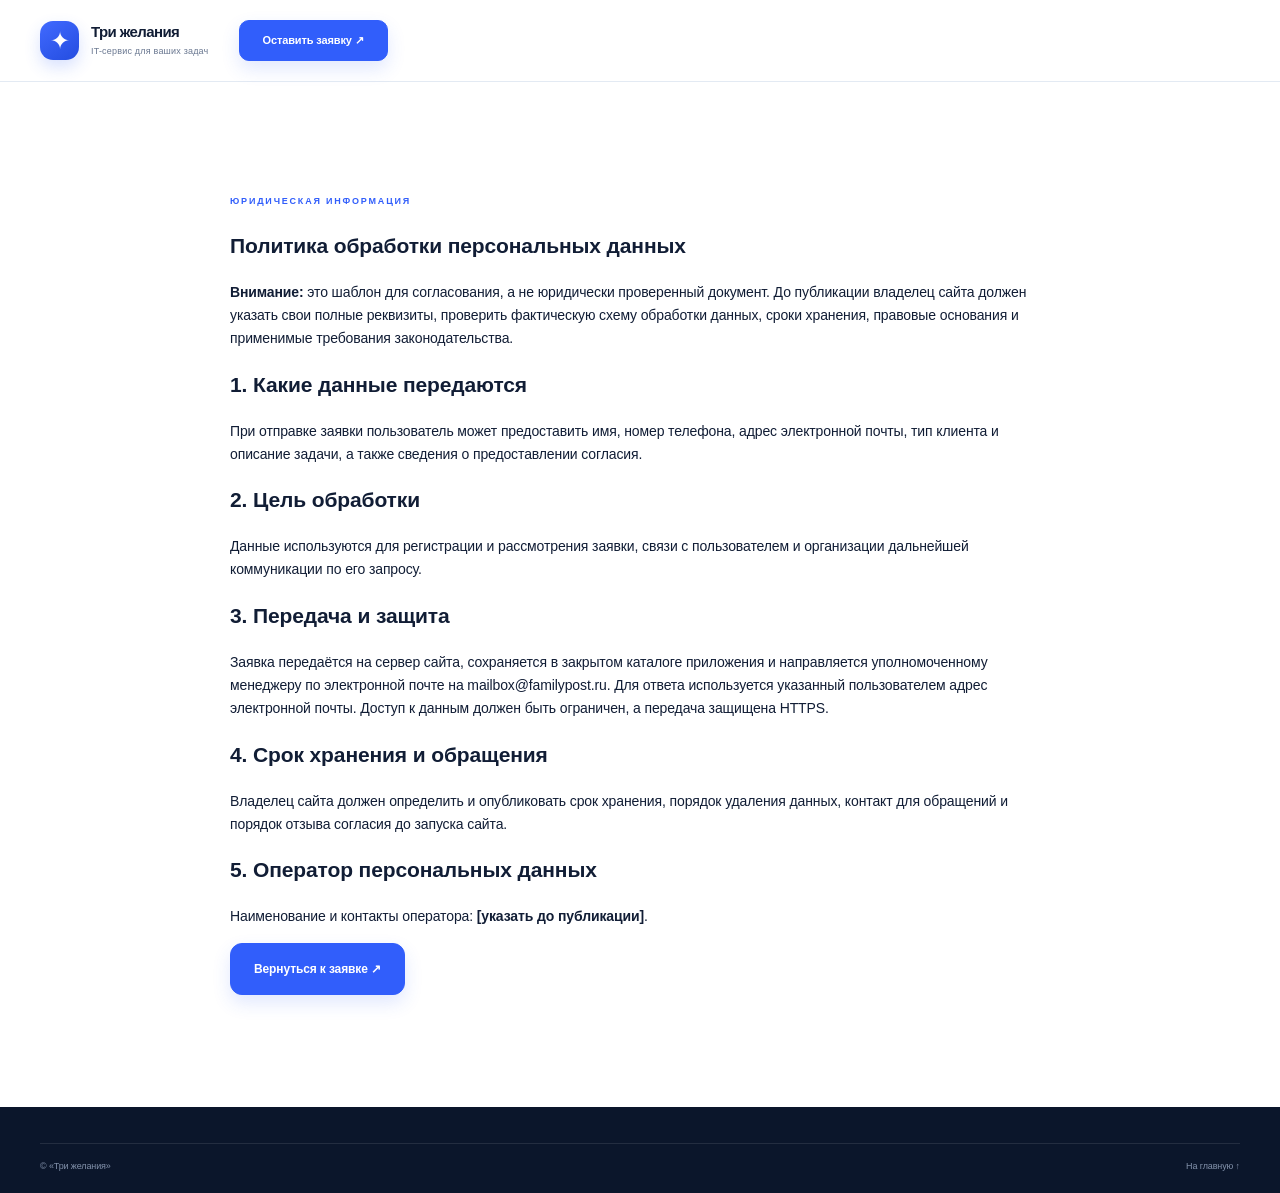
==== privacy.html @ 3ca71e42 "Uoload" ====
<!doctype html><html lang="ru"><head><meta charset="utf-8"><meta name="viewport" content="width=device-width,initial-scale=1"><title>Политика обработки персональных данных — Три желания</title><link rel="stylesheet" href="styles.css"></head><body><header class="header"><div class="container nav-wrap"><a class="brand" href="index.html"><span class="brand-mark">✦</span><span><b>Три желания</b><small>IT-сервис для ваших задач</small></span></a><a class="button button-small" href="index.html#request">Оставить заявку ↗</a></div></header><main class="section"><article class="container" style="max-width:820px"><div class="eyebrow">ЮРИДИЧЕСКАЯ ИНФОРМАЦИЯ</div><h1>Политика обработки персональных данных</h1><p><b>Внимание:</b> это шаблон для согласования, а не юридически проверенный документ. До публикации владелец сайта должен указать свои полные реквизиты, проверить фактическую схему обработки данных, сроки хранения, правовые основания и применимые требования законодательства.</p><h2>1. Какие данные передаются</h2><p>При отправке заявки пользователь может предоставить имя, номер телефона, адрес электронной почты, тип клиента и описание задачи, а также сведения о предоставлении согласия.</p><h2>2. Цель обработки</h2><p>Данные используются для регистрации и рассмотрения заявки, связи с пользователем и организации дальнейшей коммуникации по его запросу.</p><h2>3. Передача и защита</h2><p>Заявка передаётся на сервер сайта, сохраняется в закрытом каталоге приложения и направляется уполномоченному менеджеру по электронной почте на mailbox@familypost.ru. Для ответа используется указанный пользователем адрес электронной почты. Доступ к данным должен быть ограничен, а передача защищена HTTPS.</p><h2>4. Срок хранения и обращения</h2><p>Владелец сайта должен определить и опубликовать срок хранения, порядок удаления данных, контакт для обращений и порядок отзыва согласия до запуска сайта.</p><h2>5. Оператор персональных данных</h2><p>Наименование и контакты оператора: <b>[указать до публикации]</b>.</p><a class="button" href="index.html#request">Вернуться к заявке ↗</a></article></main><footer class="footer"><div class="container footer-bottom"><span>© «Три желания»</span><a href="index.html">На главную ↑</a></div></footer></body></html>
---- styles.css ----
:root{--navy:#101d37;--navy2:#182947;--blue:#2864f0;--blue2:#4e83ff;--ink:#142441;--muted:#71809a;--line:#e2e9f3;--pale:#f4f7fc;--white:#fff;--radius:22px}*{box-sizing:border-box}html{scroll-behavior:smooth;scroll-padding-top:90px}body{margin:0;font-family:Manrope,Arial,sans-serif;color:var(--ink);background:#fff;font-size:14px;line-height:1.65}a{color:inherit;text-decoration:none}.container{width:min(1160px,calc(100% - 48px));margin:auto}.header{height:78px;background:rgba(255,255,255,.94);backdrop-filter:blur(16px);position:sticky;top:0;z-index:20;border-bottom:1px solid #edf0f6}.nav-wrap{height:100%;display:flex;align-items:center;gap:30px}.brand{display:flex;align-items:center;gap:10px;flex-shrink:0}.brand-mark{font-size:35px;color:var(--blue);line-height:1}.brand b{display:block;font-size:16px;letter-spacing:-.5px;line-height:1.3}.brand small{display:block;color:var(--muted);font-size:10px}.nav{display:flex;align-items:center;justify-content:center;gap:23px;margin-left:auto}.nav a,.footer-links a{font-size:11px;font-weight:700;color:#53627c;transition:color .2s}.nav a:hover,.footer-links a:hover{color:var(--blue)}.button{min-height:50px;padding:0 23px;display:inline-flex;align-items:center;justify-content:center;gap:15px;background:var(--blue);color:white;border:1px solid var(--blue);border-radius:999px;font:700 12px Manrope,sans-serif;cursor:pointer;transition:transform .2s,background .2s,box-shadow .2s;box-shadow:0 8px 22px #2864f020}.button:hover{background:#174fdb;transform:translateY(-2px);box-shadow:0 12px 26px #2864f035}.button-small{min-height:39px;padding:0 18px;font-size:11px;white-space:nowrap}.menu-toggle{display:none;background:none;border:0;font-size:24px;color:var(--ink)}.section{padding:105px 0}.hero{padding:68px 0 74px;overflow:hidden;background:radial-gradient(ellipse at 85% 20%,#dbe8ff 0,transparent 37%),linear-gradient(120deg,#f8faff,#fff 56%,#eef4ff)}.hero-grid{display:grid;grid-template-columns:.92fr 1.08fr;gap:38px;align-items:center}.eyebrow{font-size:10px;font-weight:800;letter-spacing:1.5px;color:var(--blue);margin-bottom:16px}.eyebrow-dot{display:inline-block;width:7px;height:7px;border-radius:50%;background:var(--blue);margin-right:8px;box-shadow:0 0 0 4px #2864f018}.hero h1{font-size:clamp(42px,5vw,65px);line-height:1.08;letter-spacing:-3px;margin:0 0 23px;font-weight:800}.hero h1 span{color:var(--blue)}.hero-lead{font-size:15px;line-height:1.9;color:#61708a;max-width:470px;margin:0}.hero-actions{display:flex;align-items:center;gap:24px;margin-top:29px}.price-note{display:flex;align-items:center;gap:11px}.price-icon{display:grid;place-items:center;width:38px;height:38px;border-radius:12px;background:#e8efff;color:var(--blue);font-size:20px;font-weight:800}.price-note b,.price-note small{display:block}.price-note b{font-size:14px}.price-note small{font-size:10px;color:var(--muted)}.hero-proof{display:flex;align-items:center;gap:12px;color:#7b88a0;font-size:10px;margin-top:37px}.proof-avatars{display:flex}.proof-avatars i{font-style:normal;display:grid;place-items:center;width:25px;height:25px;margin-right:-5px;border:2px solid white;border-radius:50%;background:#dce7ff;color:var(--blue);font-size:11px}.hero-visual{min-height:425px;position:relative;display:flex;align-items:center;justify-content:center}.orb{position:absolute;border-radius:50%;filter:blur(1px)}.orb-one{width:350px;height:350px;background:linear-gradient(135deg,#d8e5ff,#f8fbff);right:7%;top:5%}.orb-two{width:230px;height:230px;border:1px solid #c6d7fc;right:1%;top:22%}.glass-card{position:relative;z-index:1;width:min(390px,80%);min-height:330px;border:1px solid #ffffffc9;border-radius:22px;background:linear-gradient(145deg,#172c4e,#0e1b34);color:white;box-shadow:0 30px 75px #10254a35;transform:rotate(2deg);padding:20px 23px}.window-dots{display:flex;align-items:center;gap:5px;color:#a6b7d3;font-size:9px}.window-dots i{width:6px;height:6px;border-radius:50%;background:#7890b5}.window-dots span{margin-left:auto}.screen-brand{font-size:37px;color:#7fa5ff;margin-top:18px}.screen-title{font-size:30px;line-height:1.2;font-weight:800;letter-spacing:-1px;margin:2px 0 17px}.screen-title em{font-style:normal;color:#8fb0ff}.screen-line{height:1px;background:#ffffff20;margin-bottom:12px}.screen-task{display:flex;align-items:center;gap:11px;padding:9px 0;border-bottom:1px solid #ffffff16}.task-check{width:26px;height:26px;border-radius:8px;background:#274778;display:grid;place-items:center;color:#a7c2ff;font-size:12px}.screen-task b,.screen-task small{display:block}.screen-task b{font-size:10px}.screen-task small{font-size:9px;color:#91a4c4}.task-arrow{margin-left:auto;color:#9dbaff}.screen-task.muted{opacity:.65}.visual-label{position:absolute;font-size:9px;letter-spacing:1.4px;font-weight:800;color:#7086ad}.label-top{top:15px;right:8%;display:flex;align-items:center;gap:10px}.label-top span{font-size:23px;color:var(--blue)}.label-bottom{bottom:8px;left:5%}.float-card{position:absolute;z-index:3;display:flex;align-items:center;gap:11px;padding:12px 15px;border:1px solid #fff;background:#ffffffed;border-radius:14px;box-shadow:0 12px 30px #1a376414}.float-card b,.float-card small{display:block}.float-card b{font-size:11px}.float-card small{font-size:9px;color:var(--muted)}.float-icon{width:33px;height:33px;border-radius:10px;background:#eaf0ff;color:var(--blue);display:grid;place-items:center;font-size:18px}.float-hours{left:0;bottom:65px}.float-days{right:0;top:75px}.trust-strip{border-top:1px solid #eaf0f8;border-bottom:1px solid #eaf0f8;background:#fff}.trust-grid{display:grid;grid-template-columns:repeat(4,1fr);padding:25px 0}.trust-grid>div{padding:0 22px;border-right:1px solid var(--line);display:grid;grid-template-columns:32px 1fr;column-gap:9px;align-items:center}.trust-grid>div:first-child{padding-left:0}.trust-grid>div:last-child{border:0}.trust-icon{grid-row:span 2;color:var(--blue);font-size:24px}.trust-grid b{font-size:11px}.trust-grid small{font-size:10px;color:var(--muted)}.section-heading{display:flex;align-items:end;justify-content:space-between;gap:35px;margin-bottom:42px}.section-heading h2,.audience-layout h2,.faq-layout h2,.contacts-grid h2{font-size:clamp(32px,4vw,46px);line-height:1.15;letter-spacing:-1.8px;margin:0;font-weight:800}.section-heading>p{max-width:390px;color:var(--muted);font-size:13px;line-height:1.9;margin:0 0 3px}.benefit-grid{display:grid;grid-template-columns:repeat(3,1fr);gap:18px}.benefit-card{padding:27px 28px 30px;border:1px solid var(--line);border-radius:var(--radius);min-height:245px;position:relative;overflow:hidden}.benefit-card.featured{background:#f1f5ff;border-color:#e4ebff}.card-number{font-size:9px;letter-spacing:1.2px;color:#8c9ab1;font-weight:800}.line-icon{font-size:36px;color:var(--blue);margin:25px 0 12px}.benefit-card h3,.service-card h3,.audience-card h3,.step h3{font-size:17px;margin:0 0 8px;letter-spacing:-.4px}.benefit-card p,.service-card p,.audience-card p,.step p{font-size:12px;line-height:1.85;color:var(--muted);margin:0}.services-section{background:#f6f8fc}.services-grid{display:grid;grid-template-columns:repeat(3,1fr);gap:15px}.service-card{position:relative;background:white;border:1px solid #e9eef7;border-radius:18px;padding:25px;min-height:190px;overflow:hidden;transition:transform .2s,box-shadow .2s}.service-card:hover{transform:translateY(-4px);box-shadow:0 16px 34px #17315a0c}.service-icon{display:grid;place-items:center;width:42px;height:42px;border-radius:13px;background:#edf2ff;color:var(--blue);font-size:21px;font-weight:700;margin-bottom:17px}.service-card h3{font-size:15px}.service-index{position:absolute;right:20px;top:19px;font-size:10px;color:#c0cad9;font-weight:800}.service-card-dark{background:var(--navy);color:white;border-color:var(--navy)}.service-card-dark p{color:#aab8d0}.service-card-dark .service-icon{background:#23395d;color:#a6c0ff}.service-card-dark .service-index{color:#5d7195}.text-link{display:inline-flex;gap:8px;color:var(--blue);font-weight:800;font-size:11px;margin-top:17px}.service-card-dark .text-link{color:#a7c1ff}.how-section{background:#fff}.steps-grid{display:grid;grid-template-columns:repeat(4,1fr);gap:0}.step{padding:0 25px;border-left:1px solid var(--line);position:relative}.step:first-child{border:0;padding-left:0}.step-no{font-size:10px;font-weight:800;color:var(--blue);background:#edf2ff;border-radius:50%;width:33px;height:33px;display:grid;place-items:center}.step-symbol{font-size:31px;color:var(--blue);margin:22px 0 13px}.step h3{font-size:14px}.step p{max-width:210px}.price-section{background:var(--navy);color:white;position:relative;overflow:hidden}.price-section:before{content:"✳";position:absolute;font-size:360px;line-height:1;color:#ffffff04;right:-35px;bottom:-145px}.price-layout{display:grid;grid-template-columns:.8fr 1.2fr;gap:75px;align-items:center;position:relative}.eyebrow-light{color:#9bb7ff}.price-intro h2,.request-copy h2{font-size:clamp(35px,4vw,49px);line-height:1.13;letter-spacing:-1.8px;margin:0 0 20px}.price-intro>p,.request-copy>p{color:#b2bfd5;font-size:13px;line-height:1.9;max-width:380px}.button-light{background:white;color:var(--navy);border-color:white;margin-top:17px}.button-light:hover{background:#e9efff}.price-footnote{font-size:10px;color:#8598b8;margin-top:19px}.price-card{background:linear-gradient(150deg,#1b2e4e,#152440);border:1px solid #344b70;border-radius:23px;padding:32px 35px;box-shadow:0 25px 55px #07122625}.price-card-top{display:flex;justify-content:space-between;align-items:center}.price-tag{font-size:9px;letter-spacing:1.5px;color:#a5b8d8;font-weight:800}.price-star{font-size:32px;color:#789eff}.price-amount{font-size:clamp(43px,5vw,59px);line-height:1.1;font-weight:800;letter-spacing:-2px;margin-top:10px}.price-amount small{font-size:28px}.price-duration{font-size:12px;color:#b7c4d9;margin-top:6px}.price-divider{height:1px;background:#ffffff1c;margin:25px 0}.price-list{list-style:none;padding:0;margin:0 0 24px;display:grid;gap:17px}.price-list li{display:flex;gap:13px;align-items:flex-start}.price-list li>span{width:25px;height:25px;display:grid;place-items:center;background:#263e63;color:#a8c1ff;border-radius:8px;flex-shrink:0}.price-list b,.price-list small{display:block}.price-list b{font-size:12px}.price-list small{font-size:10px;color:#a5b5cf;margin-top:2px}.button-full{width:100%}.price-disclaimer{font-size:9px;color:#8e9fbb;text-align:center;margin:13px 0 0}.audience-layout{display:grid;grid-template-columns:1fr 1fr 1fr;gap:18px;align-items:stretch}.audience-layout>div:first-child{padding:18px 20px 18px 0}.audience-copy{font-size:13px;color:var(--muted);line-height:1.9;max-width:300px;margin-top:20px}.audience-card{border:1px solid var(--line);border-radius:20px;padding:27px;background:#fff}.audience-symbol{font-size:25px;color:var(--blue);margin-bottom:14px}.audience-card h3{font-size:16px}.audience-card ul{padding:0;list-style:none;margin:20px 0 0;display:grid;gap:9px}.audience-card li{font-size:10px;color:#64738d}.audience-card li:before{content:"✓";color:var(--blue);margin-right:9px;font-weight:800}.faq-section{background:#f6f8fc}.faq-layout{display:grid;grid-template-columns:.72fr 1.28fr;gap:80px}.faq-layout>div:first-child>p{color:var(--muted);font-size:12px;line-height:1.9;margin:18px 0}.faq-list details{border-bottom:1px solid #dfe6f1}.faq-list details:first-child{border-top:1px solid #dfe6f1}.faq-list summary{cursor:pointer;list-style:none;display:flex;justify-content:space-between;align-items:center;padding:19px 0;font-size:13px;font-weight:800;gap:20px}.faq-list summary::-webkit-details-marker{display:none}.faq-list summary:after{content:"+";color:var(--blue);font-size:22px;font-weight:400}.faq-list details[open] summary:after{content:"−"}.faq-list details p{font-size:12px;color:var(--muted);line-height:1.9;margin:0;padding:0 25px 20px 0}.request-section{background:linear-gradient(125deg,#111f3a,#192d4d);color:white}.request-layout{display:grid;grid-template-columns:.8fr 1.2fr;gap:75px;align-items:start}.request-copy{padding-top:25px}.request-promise{display:flex;gap:14px;align-items:center;margin-top:35px;padding-top:24px;border-top:1px solid #ffffff20;max-width:350px}.request-promise>span{font-size:28px;color:#9bb7ff}.request-promise b,.request-promise small{display:block}.request-promise b{font-size:12px}.request-promise small{font-size:10px;color:#aebed6;margin-top:4px}.request-form{background:white;color:var(--ink);border-radius:23px;padding:32px}.form-heading h3{font-size:23px;letter-spacing:-.7px;margin:0}.form-heading p{font-size:10px;color:var(--muted);margin:5px 0 23px}.form-grid{display:grid;grid-template-columns:1fr 1fr;gap:16px 13px}.form-grid label{font-size:10px;font-weight:800;color:#475671}.form-grid label>span{color:var(--blue)}input,select,textarea{font:500 12px Manrope,sans-serif;color:var(--ink)}.form-grid input,.form-grid select,.form-grid textarea{width:100%;border:1px solid #dfe6f1;border-radius:9px;padding:12px 13px;margin-top:7px;outline:none;background:#fbfcff;transition:border .2s,box-shadow .2s}.form-grid input:focus,.form-grid select:focus,.form-grid textarea:focus{border-color:#7ca0ff;box-shadow:0 0 0 3px #2864f015}.form-grid textarea{resize:vertical;min-height:105px}.form-grid input::placeholder,.form-grid textarea::placeholder{color:#a2aec1}.full-field{grid-column:1/-1}.field-error{display:block;color:#c43838;font-size:10px;font-weight:500;margin-top:4px;min-height:0}.consent{display:flex;align-items:flex-start;gap:10px;font-size:10px;line-height:1.7;color:#71809a;margin:18px 0 4px}.consent input{accent-color:var(--blue);margin-top:3px;flex-shrink:0}.consent a{color:var(--blue);text-decoration:underline}.consent-error{margin-bottom:8px}.form-status{font-size:12px;margin:8px 0}.form-status:empty{display:none}.form-status.success{padding:12px;border-radius:10px;background:#e9f8ef;color:#17663b}.form-status.error{padding:12px;border-radius:10px;background:#fff0f0;color:#a42626}.submit-button{margin-top:9px}.submit-button:disabled{opacity:.65;cursor:wait;transform:none}.form-privacy{font-size:9px;color:#8a97aa;text-align:center;line-height:1.7;margin:12px 0 0}.contacts-section{padding:50px 0;background:#f5f7fb}.contacts-grid{display:grid;grid-template-columns:1.1fr 1fr 1.3fr 1fr;gap:25px;align-items:center}.contacts-grid h2{font-size:33px}.contacts-grid .eyebrow{margin-bottom:8px}.contact-item{display:grid;grid-template-columns:32px 1fr;column-gap:9px;align-items:center}.contact-item>span{grid-row:span 2;color:var(--blue);font-size:20px}.contact-item small{font-size:10px;color:var(--muted)}.contact-item b{font-size:11px;overflow-wrap:anywhere}.footer{background:#0b162b;color:white;padding:32px 0 18px}.footer-top{display:flex;align-items:center;gap:25px;padding-bottom:25px}.brand-footer .brand-mark{color:#9bb8ff}.brand-footer small{color:#8595b1}.footer-links{display:flex;gap:19px;flex-wrap:wrap;margin-left:auto}.footer-links a{color:#a8b5cb;font-size:10px}.back-top{font-size:10px;color:#a8bfff;font-weight:800}.footer-bottom{border-top:1px solid #ffffff19;padding-top:15px;display:flex;justify-content:space-between;color:#8291aa;font-size:9px}
@media(max-width:1050px){.nav-wrap{gap:16px}.nav{gap:13px}.nav a{font-size:10px}.hero-grid{gap:10px}.hero h1{font-size:53px}.price-layout,.request-layout{gap:40px}.faq-layout{gap:45px}.trust-grid>div{padding:0 12px}.contacts-grid{gap:15px}}
@media(max-width:820px){.section{padding:76px 0}.nav-wrap{justify-content:space-between}.menu-toggle{display:block;margin-left:auto;cursor:pointer}.nav{display:none;position:absolute;top:77px;left:0;right:0;padding:20px 24px 25px;background:#fff;border-bottom:1px solid var(--line);box-shadow:0 15px 25px #1527480d;flex-direction:column;align-items:stretch;gap:0}.nav.open{display:flex}.nav a{padding:12px 0;font-size:13px;border-bottom:1px solid #f0f3f8}.nav-cta{margin-left:0}.hero-grid{grid-template-columns:1fr 1fr}.hero h1{font-size:45px;letter-spacing:-2px}.hero-visual{min-height:360px}.glass-card{width:84%;padding:17px}.screen-title{font-size:24px}.float-hours{left:-5px}.float-days{right:-3px}.trust-grid{grid-template-columns:1fr 1fr;gap:20px}.trust-grid>div:nth-child(2){border:0}.trust-grid>div:nth-child(3){padding-left:0}.section-heading{align-items:start;flex-direction:column;gap:16px}.section-heading>p{max-width:550px}.price-layout,.request-layout{grid-template-columns:1fr;gap:35px}.price-intro>p{max-width:560px}.price-card{max-width:620px;width:100%;margin:auto}.audience-layout{grid-template-columns:1fr 1fr}.audience-layout>div:first-child{grid-column:1/-1;padding-bottom:0}.faq-layout{grid-template-columns:1fr;gap:28px}.contacts-grid{grid-template-columns:1fr 1fr}.contacts-grid>div:first-child{grid-column:1/-1}.footer-top{flex-wrap:wrap}.footer-links{order:3;width:100%;margin:0}.back-top{margin-left:auto}}
@media(max-width:560px){.container{width:calc(100% - 36px)}.header{height:68px}.brand-mark{font-size:30px}.brand b{font-size:14px}.brand small{font-size:9px}.nav{top:67px}.nav-cta{font-size:10px;min-height:36px;padding:0 12px}.nav-cta span{display:none}.hero{padding:52px 0 35px}.hero-grid{grid-template-columns:1fr;gap:14px}.hero h1{font-size:clamp(43px,12vw,59px);letter-spacing:-2.6px}.hero-lead{font-size:13px}.hero-actions{gap:15px;flex-wrap:wrap}.hero-actions .button{min-height:47px;padding:0 17px}.price-note b{font-size:12px}.hero-proof{margin-top:24px}.hero-visual{min-height:330px;margin-top:4px}.orb-one{width:260px;height:260px;right:12%;top:8%}.orb-two{width:190px;height:190px;right:5%;top:18%}.glass-card{width:min(330px,82%);min-height:300px}.screen-title{font-size:25px}.float-hours{bottom:39px}.float-days{top:42px}.label-top{right:3%;top:0}.label-bottom{font-size:7px;left:1%;bottom:0}.trust-grid{padding:23px 0;gap:18px 8px}.trust-grid>div{grid-template-columns:25px 1fr;gap:7px;padding:0 6px}.trust-icon{font-size:20px}.trust-grid b{font-size:10px}.trust-grid small{font-size:9px}.section{padding:65px 0}.section-heading{margin-bottom:28px}.section-heading h2,.audience-layout h2,.faq-layout h2{font-size:35px}.section-heading>p{font-size:12px}.benefit-grid,.services-grid{grid-template-columns:1fr}.benefit-card{min-height:0;padding:23px}.line-icon{margin:18px 0 8px}.service-card{min-height:165px;padding:22px}.steps-grid{grid-template-columns:1fr 1fr;gap:28px 0}.step{padding:0 15px}.step:nth-child(3){border:0;padding-left:0}.step:first-child{padding-left:0}.step-symbol{margin:14px 0 8px}.price-card{padding:24px 21px}.price-amount{font-size:48px}.audience-layout{grid-template-columns:1fr}.audience-layout>div:first-child{grid-column:auto}.audience-card{padding:23px}.request-form{padding:24px 19px;border-radius:18px}.form-grid{grid-template-columns:1fr;gap:12px}.full-field{grid-column:auto}.form-grid input,.form-grid select,.form-grid textarea{font-size:16px;padding:13px}.request-copy h2{font-size:39px}.contacts-grid{grid-template-columns:1fr;gap:20px}.contacts-grid>div:first-child{grid-column:auto}.contact-item{grid-template-columns:28px 1fr}.footer-top{gap:18px}.footer-links{gap:12px 18px}.footer-bottom{gap:10px;flex-direction:column}.back-top{font-size:9px}}
@media(prefers-reduced-motion:reduce){html{scroll-behavior:auto}*,*:before,*:after{transition:none!important;animation:none!important}}

/* Visual refresh — premium editorial direction */
:root{--navy:#101a30;--navy2:#172744;--blue:#315efb;--blue2:#83a1ff;--ink:#111d35;--muted:#697790;--line:#e5eaf2;--pale:#f6f8fc;--radius:24px}
body{font-size:14px;letter-spacing:-.12px;-webkit-font-smoothing:antialiased}
::selection{background:#dce5ff;color:#15254b}
.container{width:min(1200px,calc(100% - 64px))}
.header{height:82px;background:rgba(255,255,255,.88);border-bottom:1px solid rgba(220,228,240,.78)}
.nav-wrap{gap:30px}.brand{gap:12px}.brand-mark{width:39px;height:39px;display:grid;place-items:center;background:linear-gradient(145deg,#416aff,#244de0);border-radius:13px;color:white;font-size:24px;box-shadow:0 7px 16px #315efb30}.brand b{font-size:15px;letter-spacing:-.6px}.brand small{margin-top:3px;font-size:9px;letter-spacing:.2px}.nav{gap:clamp(12px,1.65vw,24px)}.nav a{font-size:10px;color:#53617a}.nav-cta{box-shadow:none}
.button{border-radius:12px;min-height:52px;padding:0 23px;box-shadow:0 8px 18px #315efb25}.button span{font-size:16px;transition:transform .2s}.button:hover span{transform:translate(2px,-2px)}.button-small{border-radius:10px;min-height:41px}
.hero{padding:82px 0 76px;background:radial-gradient(ellipse at 84% 35%,rgba(203,219,255,.7),transparent 36%),linear-gradient(112deg,#fbfcff 0%,#f5f8ff 60%,#edf3ff 100%);position:relative}.hero:after{content:"";position:absolute;inset:0;pointer-events:none;opacity:.23;background-image:radial-gradient(#8da5d4 0.65px,transparent .65px);background-size:19px 19px;mask-image:linear-gradient(90deg,transparent 20%,#000 100%)}.hero-grid{position:relative;z-index:1;grid-template-columns:.92fr 1.08fr;gap:55px}.eyebrow{font-size:9px;letter-spacing:1.8px;margin-bottom:20px}.hero h1{font-size:clamp(48px,5.3vw,72px);line-height:1.035;letter-spacing:-4.2px;margin-bottom:25px}.hero h1 span{background:linear-gradient(100deg,#315efb,#6488ff);-webkit-background-clip:text;background-clip:text;color:transparent}.hero-lead{font-size:14px;line-height:1.95;max-width:450px;color:#65738b}.hero-actions{gap:24px;margin-top:33px}.price-icon{border-radius:12px;background:#e6ecff}.hero-proof{margin-top:34px}.proof-avatars i{width:27px;height:27px;background:#e5ebff;border-color:#f7f9ff}.hero-visual{min-height:460px}.orb-one{width:390px;height:390px;right:8%;top:2%;background:linear-gradient(145deg,#e0e9ff,#f8faff);box-shadow:inset 0 0 0 1px #fff}.orb-two{width:300px;height:300px;right:0;top:12%;border:1px solid #c6d5fa}.glass-card{width:min(410px,81%);padding:23px 25px 20px;border-radius:24px;background:linear-gradient(145deg,#1b2c4c 0%,#0d172c 100%);box-shadow:0 32px 80px #172c5040,0 2px 0 #ffffff1a inset;transform:rotate(1deg)}.screen-brand{font-size:34px;margin-top:20px;color:#9db7ff}.screen-title{font-size:32px;letter-spacing:-1.2px}.screen-task{padding:11px 0}.task-check{border-radius:9px;background:#293e64}.float-card{border-radius:14px;padding:13px 16px;box-shadow:0 14px 35px #1b31521c;border:1px solid #ffffff;background:rgba(255,255,255,.94);backdrop-filter:blur(12px)}.float-hours{left:-4px;bottom:63px}.float-days{right:-3px;top:62px}.visual-label{font-size:8px;letter-spacing:1.6px}.trust-strip{background:#fff}.trust-grid{padding:27px 0}.trust-grid>div{padding:0 24px;grid-template-columns:35px 1fr;column-gap:10px}.trust-icon{font-size:22px;color:#315efb}.trust-grid b{font-size:11px;letter-spacing:-.2px}.trust-grid small{font-size:10px;margin-top:2px}
.section{padding:112px 0}.section-heading{margin-bottom:46px}.section-heading h2,.audience-layout h2,.faq-layout h2,.contacts-grid h2{font-size:clamp(36px,4vw,51px);letter-spacing:-2.3px;line-height:1.1}.section-heading>p{font-size:12px;line-height:2;max-width:400px}.benefit-grid{gap:18px}.benefit-card{border-radius:20px;padding:29px 30px 32px;min-height:260px;background:linear-gradient(145deg,#fff,#fcfdff);box-shadow:0 4px 16px #1a2c4a04;transition:transform .25s,box-shadow .25s,border-color .25s}.benefit-card:hover{transform:translateY(-5px);box-shadow:0 20px 45px #1a2c4a0d;border-color:#d6e0f5}.benefit-card.featured{background:linear-gradient(145deg,#f0f4ff,#f8faff);border-color:#e0e8ff}.card-number{font-size:8px;letter-spacing:1.6px}.line-icon{width:48px;height:48px;border-radius:15px;background:#edf2ff;display:grid;place-items:center;font-size:27px;margin:25px 0 17px}.benefit-card h3{font-size:17px;letter-spacing:-.6px}.benefit-card p{font-size:11px;line-height:1.95}
.services-section,.faq-section{background:#f6f8fc}.services-grid{gap:16px}.service-card{border-radius:20px;padding:26px;min-height:205px;border-color:#e8edf5;box-shadow:0 4px 15px #17284704}.service-card:hover{box-shadow:0 20px 42px #1728470d}.service-icon{border-radius:13px;background:#eef2ff;font-size:19px}.service-card h3{font-size:15px;letter-spacing:-.5px}.service-card p{font-size:11px;line-height:1.9}.service-index{font-size:9px;letter-spacing:1px}.service-card-dark{background:linear-gradient(145deg,#1a2c4c,#101d35);box-shadow:0 12px 30px #13233e10}.how-section{background:linear-gradient(180deg,#fff,#fcfdff)}.steps-grid{gap:0}.step{padding:0 27px}.step-no{width:36px;height:36px;border-radius:12px;background:#edf2ff;font-size:10px}.step-symbol{width:47px;height:47px;display:grid;place-items:center;border-radius:15px;background:#f3f6ff;font-size:26px;margin:22px 0 16px}.step h3{font-size:14px;letter-spacing:-.4px}.step p{font-size:11px;line-height:1.9}
.price-section{background:radial-gradient(ellipse at 10% 0%,#20365d 0,transparent 40%),linear-gradient(125deg,#101a30,#152440);padding:105px 0}.price-section:before{color:#ffffff04;right:-35px;bottom:-155px}.price-intro h2,.request-copy h2{font-size:clamp(39px,4.3vw,54px);letter-spacing:-2.5px;line-height:1.1}.price-intro>p,.request-copy>p{font-size:12px;line-height:2;color:#bac6d9}.button-light{border-radius:12px;box-shadow:none}.price-card{border-radius:24px;padding:35px 37px;background:linear-gradient(150deg,#213657,#162642);border-color:#3a5075;box-shadow:0 30px 75px #07122638}.price-amount{font-size:clamp(48px,5vw,65px);letter-spacing:-3px}.price-duration{font-size:11px}.price-divider{margin:27px 0}.price-list{gap:19px}.price-list b{font-size:12px}.price-list small{font-size:10px}.price-card .button{border-radius:12px}.audience-layout{gap:20px}.audience-layout>div:first-child{padding-top:23px}.audience-card{border-radius:21px;padding:29px;border-color:#e6ebf3;box-shadow:0 5px 20px #17284704;transition:transform .25s,box-shadow .25s}.audience-card:hover{transform:translateY(-4px);box-shadow:0 18px 40px #1728470c}.audience-symbol{display:grid;place-items:center;width:46px;height:46px;background:#eef2ff;border-radius:14px;font-size:23px;margin-bottom:18px}.audience-card h3{font-size:16px}.audience-card p{font-size:11px;line-height:1.9}.audience-card li{font-size:10px}.faq-layout{gap:90px}.faq-list details{border-color:#dfe6f1}.faq-list summary{font-size:12px;padding:22px 0}.faq-list summary:after{display:grid;place-items:center;width:27px;height:27px;border-radius:9px;background:#eaf0ff;font-size:19px;flex-shrink:0}.faq-list details p{font-size:11px;line-height:2;padding-bottom:22px}
.request-section{background:radial-gradient(ellipse at 0% 0%,#21385f 0,transparent 43%),linear-gradient(125deg,#101a30,#192b48);padding:105px 0}.request-layout{gap:70px}.request-copy{padding-top:24px}.request-promise{border-color:#ffffff24}.request-form{padding:36px;border-radius:23px;box-shadow:0 25px 65px #0612262c}.form-heading h3{font-size:24px;letter-spacing:-1px}.form-heading p{font-size:10px}.form-grid{gap:17px 14px}.form-grid label{font-size:10px;letter-spacing:.1px}.form-grid input,.form-grid select,.form-grid textarea{border-radius:10px;border-color:#e1e7f0;background:#fbfcfe;padding:13px 14px;margin-top:8px}.form-grid input:focus,.form-grid select:focus,.form-grid textarea:focus{border-color:#7795ff;box-shadow:0 0 0 4px #315efb12}.consent{font-size:10px;line-height:1.8}.submit-button{border-radius:12px}.contacts-section{background:#f5f7fb;padding:54px 0}.contacts-grid{gap:28px}.contact-item{padding:13px 0;border-bottom:1px solid #e3e9f2;transition:transform .2s}.contact-item:hover{transform:translateY(-2px)}.contact-item>span{display:grid;place-items:center;width:36px;height:36px;background:#e8eeff;border-radius:11px;font-size:17px}.contact-item small{font-size:9px}.contact-item b{font-size:10px}.footer{padding:36px 0 20px}.footer-top{padding-bottom:28px}.footer-links a{font-size:9px}.footer-bottom{font-size:9px}.back-top{padding:9px 12px;border:1px solid #ffffff22;border-radius:9px}
@media(max-width:1050px){.container{width:min(1200px,calc(100% - 48px))}.hero-grid{gap:24px}.hero h1{font-size:55px}.nav{gap:11px}.nav a{font-size:9px}.price-layout,.request-layout{gap:42px}.faq-layout{gap:48px}}
@media(max-width:820px){.container{width:calc(100% - 44px)}.header{height:74px}.nav{top:73px}.hero{padding:65px 0 54px}.hero-grid{gap:12px}.hero h1{font-size:46px;letter-spacing:-2.8px}.hero-visual{min-height:390px}.glass-card{width:87%}.trust-grid>div{padding:0 12px}.section{padding:82px 0}.section-heading h2,.audience-layout h2,.faq-layout h2{font-size:40px}.price-section,.request-section{padding:80px 0}.request-form{max-width:700px;width:100%;margin:auto}}
@media(max-width:560px){.container{width:calc(100% - 36px)}.header{height:68px}.nav{top:67px}.brand-mark{width:35px;height:35px;border-radius:11px;font-size:22px}.nav-cta{min-height:37px}.hero{padding:49px 0 33px}.hero h1{font-size:clamp(43px,12vw,59px);letter-spacing:-2.9px}.hero-lead{font-size:12px;line-height:1.9}.hero-actions{margin-top:25px}.hero-visual{min-height:330px}.orb-one{width:260px;height:260px}.orb-two{width:195px;height:195px}.glass-card{width:min(330px,83%);padding:17px 19px;border-radius:20px}.screen-title{font-size:26px}.float-card{padding:10px 12px}.float-icon{width:29px;height:29px}.float-card b{font-size:10px}.float-card small{font-size:8px}.trust-grid{gap:18px 8px}.trust-grid>div{padding:0 4px}.section{padding:67px 0}.section-heading{margin-bottom:30px}.section-heading h2,.audience-layout h2,.faq-layout h2{font-size:36px;letter-spacing:-1.8px}.benefit-card{padding:24px;min-height:0}.line-icon{margin:18px 0 12px}.service-card{min-height:175px;padding:23px}.steps-grid{row-gap:28px}.step{padding:0 12px}.step-no{width:32px;height:32px}.price-section,.request-section{padding:68px 0}.price-intro h2,.request-copy h2{font-size:40px;letter-spacing:-2px}.price-card{padding:25px 21px}.price-amount{font-size:49px}.audience-layout{gap:14px}.audience-card{padding:24px}.faq-layout{gap:23px}.faq-list summary{font-size:11px;padding:18px 0}.request-form{padding:24px 19px;border-radius:19px}.form-grid input,.form-grid select,.form-grid textarea{font-size:16px;padding:13px}.contacts-section{padding:42px 0}.contacts-grid{gap:16px}.footer-top{gap:20px}.footer-links{gap:12px 16px}.back-top{margin-left:auto}}

/* Anti-spam honeypot: inaccessible to regular visitors. */
.hp-field{position:absolute!important;left:-10000px!important;top:auto!important;width:1px!important;height:1px!important;overflow:hidden!important}
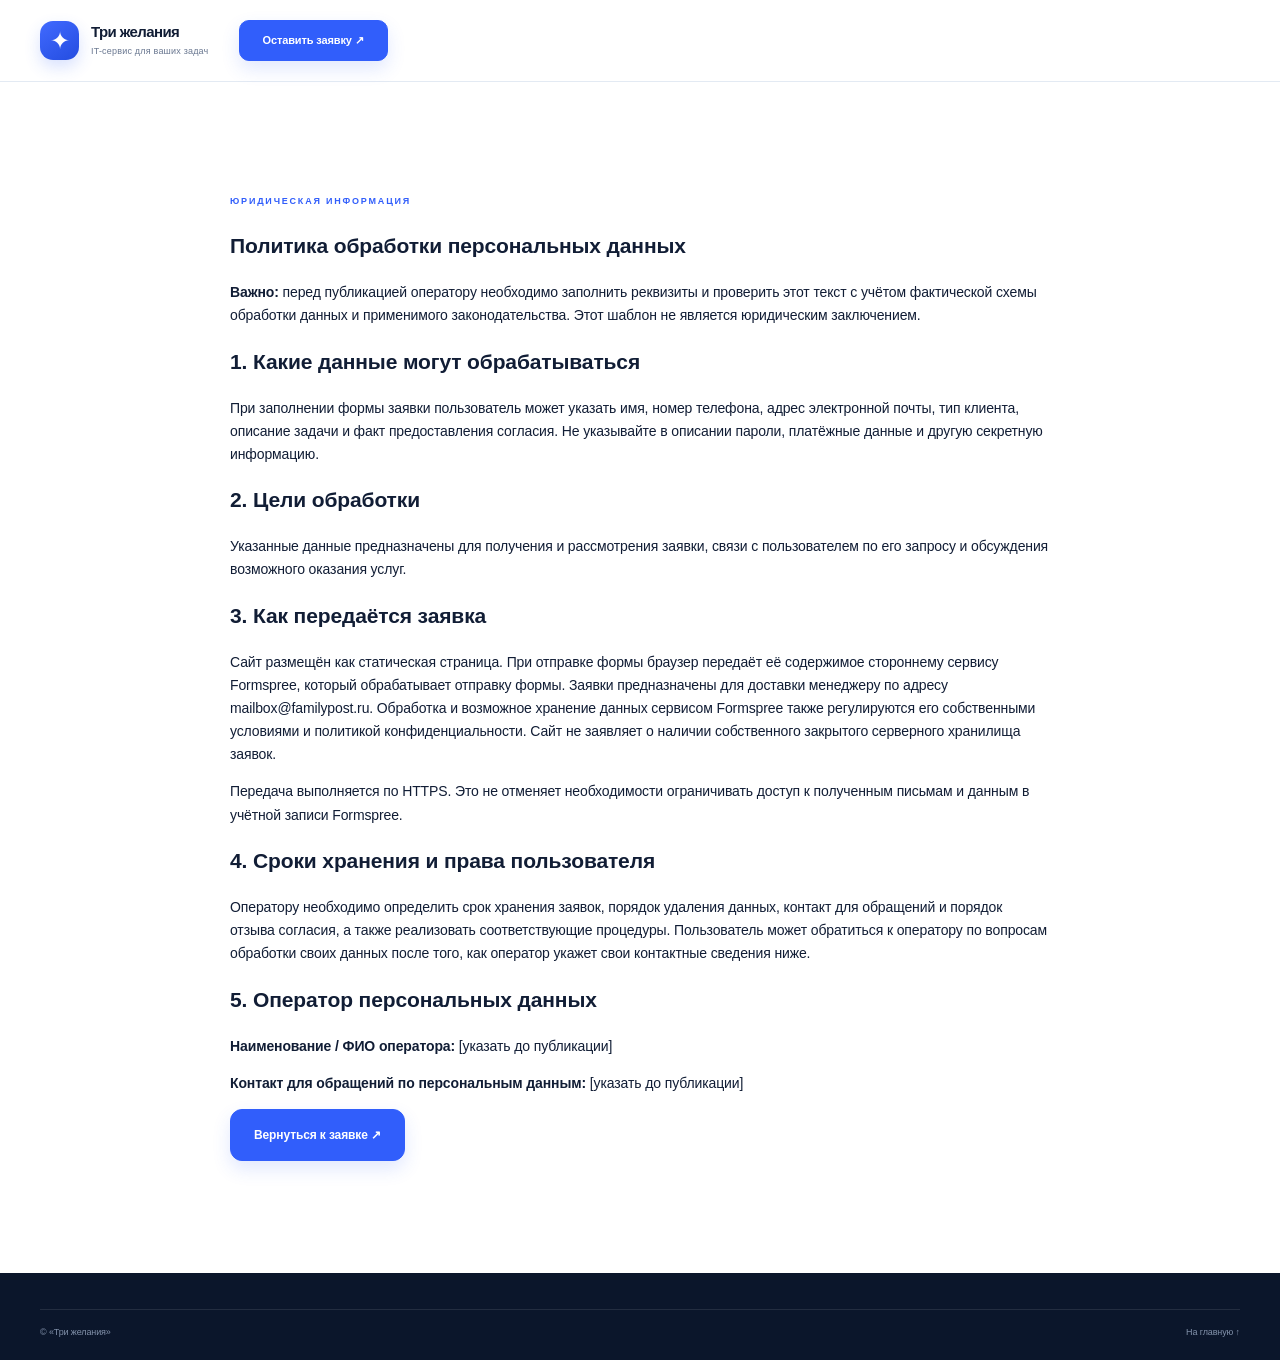
==== commit d6495b00: "Update privacy policy for Formspree submissions" ====
--- a/privacy.html
+++ b/privacy.html
@@ -1 +1,55 @@
-<!doctype html><html lang="ru"><head><meta charset="utf-8"><meta name="viewport" content="width=device-width,initial-scale=1"><title>Политика обработки персональных данных — Три желания</title><link rel="stylesheet" href="styles.css"></head><body><header class="header"><div class="container nav-wrap"><a class="brand" href="index.html"><span class="brand-mark">✦</span><span><b>Три желания</b><small>IT-сервис для ваших задач</small></span></a><a class="button button-small" href="index.html#request">Оставить заявку ↗</a></div></header><main class="section"><article class="container" style="max-width:820px"><div class="eyebrow">ЮРИДИЧЕСКАЯ ИНФОРМАЦИЯ</div><h1>Политика обработки персональных данных</h1><p><b>Внимание:</b> это шаблон для согласования, а не юридически проверенный документ. До публикации владелец сайта должен указать свои полные реквизиты, проверить фактическую схему обработки данных, сроки хранения, правовые основания и применимые требования законодательства.</p><h2>1. Какие данные передаются</h2><p>При отправке заявки пользователь может предоставить имя, номер телефона, адрес электронной почты, тип клиента и описание задачи, а также сведения о предоставлении согласия.</p><h2>2. Цель обработки</h2><p>Данные используются для регистрации и рассмотрения заявки, связи с пользователем и организации дальнейшей коммуникации по его запросу.</p><h2>3. Передача и защита</h2><p>Заявка передаётся на сервер сайта, сохраняется в закрытом каталоге приложения и направляется уполномоченному менеджеру по электронной почте на mailbox@familypost.ru. Для ответа используется указанный пользователем адрес электронной почты. Доступ к данным должен быть ограничен, а передача защищена HTTPS.</p><h2>4. Срок хранения и обращения</h2><p>Владелец сайта должен определить и опубликовать срок хранения, порядок удаления данных, контакт для обращений и порядок отзыва согласия до запуска сайта.</p><h2>5. Оператор персональных данных</h2><p>Наименование и контакты оператора: <b>[указать до публикации]</b>.</p><a class="button" href="index.html#request">Вернуться к заявке ↗</a></article></main><footer class="footer"><div class="container footer-bottom"><span>© «Три желания»</span><a href="index.html">На главную ↑</a></div></footer></body></html>+<!doctype html>
+<html lang="ru">
+<head>
+  <meta charset="utf-8">
+  <meta name="viewport" content="width=device-width, initial-scale=1">
+  <title>Политика обработки персональных данных — Три желания</title>
+  <link rel="stylesheet" href="styles.css">
+</head>
+<body>
+  <header class="header">
+    <div class="container nav-wrap">
+      <a class="brand" href="index.html">
+        <span class="brand-mark">✦</span>
+        <span><b>Три желания</b><small>IT-сервис для ваших задач</small></span>
+      </a>
+      <a class="button button-small" href="index.html#request">Оставить заявку ↗</a>
+    </div>
+  </header>
+
+  <main class="section">
+    <article class="container" style="max-width:820px">
+      <div class="eyebrow">ЮРИДИЧЕСКАЯ ИНФОРМАЦИЯ</div>
+      <h1>Политика обработки персональных данных</h1>
+
+      <p><b>Важно:</b> перед публикацией оператору необходимо заполнить реквизиты и проверить этот текст с учётом фактической схемы обработки данных и применимого законодательства. Этот шаблон не является юридическим заключением.</p>
+
+      <h2>1. Какие данные могут обрабатываться</h2>
+      <p>При заполнении формы заявки пользователь может указать имя, номер телефона, адрес электронной почты, тип клиента, описание задачи и факт предоставления согласия. Не указывайте в описании пароли, платёжные данные и другую секретную информацию.</p>
+
+      <h2>2. Цели обработки</h2>
+      <p>Указанные данные предназначены для получения и рассмотрения заявки, связи с пользователем по его запросу и обсуждения возможного оказания услуг.</p>
+
+      <h2>3. Как передаётся заявка</h2>
+      <p>Сайт размещён как статическая страница. При отправке формы браузер передаёт её содержимое стороннему сервису Formspree, который обрабатывает отправку формы. Заявки предназначены для доставки менеджеру по адресу mailbox@familypost.ru. Обработка и возможное хранение данных сервисом Formspree также регулируются его собственными условиями и политикой конфиденциальности. Сайт не заявляет о наличии собственного закрытого серверного хранилища заявок.</p>
+      <p>Передача выполняется по HTTPS. Это не отменяет необходимости ограничивать доступ к полученным письмам и данным в учётной записи Formspree.</p>
+
+      <h2>4. Сроки хранения и права пользователя</h2>
+      <p>Оператору необходимо определить срок хранения заявок, порядок удаления данных, контакт для обращений и порядок отзыва согласия, а также реализовать соответствующие процедуры. Пользователь может обратиться к оператору по вопросам обработки своих данных после того, как оператор укажет свои контактные сведения ниже.</p>
+
+      <h2>5. Оператор персональных данных</h2>
+      <p><b>Наименование / ФИО оператора:</b> [указать до публикации]</p>
+      <p><b>Контакт для обращений по персональным данным:</b> [указать до публикации]</p>
+
+      <a class="button" href="index.html#request">Вернуться к заявке ↗</a>
+    </article>
+  </main>
+
+  <footer class="footer">
+    <div class="container footer-bottom">
+      <span>© «Три желания»</span>
+      <a href="index.html">На главную ↑</a>
+    </div>
+  </footer>
+</body>
+</html>
--- a/styles.css
+++ b/styles.css
@@ -1,7 +1,7 @@
  :root{--navy:#101d37;--navy2:#182947;--blue:#2864f0;--blue2:#4e83ff;--ink:#142441;--muted:#71809a;--line:#e2e9f3;--pale:#f4f7fc;--white:#fff;--radius:22px}*{box-sizing:border-box}html{scroll-behavior:smooth;scroll-padding-top:90px}body{margin:0;font-family:Manrope,Arial,sans-serif;color:var(--ink);background:#fff;font-size:14px;line-height:1.65}a{color:inherit;text-decoration:none}.container{width:min(1160px,calc(100% - 48px));margin:auto}.header{height:78px;background:rgba(255,255,255,.94);backdrop-filter:blur(16px);position:sticky;top:0;z-index:20;border-bottom:1px solid #edf0f6}.nav-wrap{height:100%;display:flex;align-items:center;gap:30px}.brand{display:flex;align-items:center;gap:10px;flex-shrink:0}.brand-mark{font-size:35px;color:var(--blue);line-height:1}.brand b{display:block;font-size:16px;letter-spacing:-.5px;line-height:1.3}.brand small{display:block;color:var(--muted);font-size:10px}.nav{display:flex;align-items:center;justify-content:center;gap:23px;margin-left:auto}.nav a,.footer-links a{font-size:11px;font-weight:700;color:#53627c;transition:color .2s}.nav a:hover,.footer-links a:hover{color:var(--blue)}.button{min-height:50px;padding:0 23px;display:inline-flex;align-items:center;justify-content:center;gap:15px;background:var(--blue);color:white;border:1px solid var(--blue);border-radius:999px;font:700 12px Manrope,sans-serif;cursor:pointer;transition:transform .2s,background .2s,box-shadow .2s;box-shadow:0 8px 22px #2864f020}.button:hover{background:#174fdb;transform:translateY(-2px);box-shadow:0 12px 26px #2864f035}.button-small{min-height:39px;padding:0 18px;font-size:11px;white-space:nowrap}.menu-toggle{display:none;background:none;border:0;font-size:24px;color:var(--ink)}.section{padding:105px 0}.hero{padding:68px 0 74px;overflow:hidden;background:radial-gradient(ellipse at 85% 20%,#dbe8ff 0,transparent 37%),linear-gradient(120deg,#f8faff,#fff 56%,#eef4ff)}.hero-grid{display:grid;grid-template-columns:.92fr 1.08fr;gap:38px;align-items:center}.eyebrow{font-size:10px;font-weight:800;letter-spacing:1.5px;color:var(--blue);margin-bottom:16px}.eyebrow-dot{display:inline-block;width:7px;height:7px;border-radius:50%;background:var(--blue);margin-right:8px;box-shadow:0 0 0 4px #2864f018}.hero h1{font-size:clamp(42px,5vw,65px);line-height:1.08;letter-spacing:-3px;margin:0 0 23px;font-weight:800}.hero h1 span{color:var(--blue)}.hero-lead{font-size:15px;line-height:1.9;color:#61708a;max-width:470px;margin:0}.hero-actions{display:flex;align-items:center;gap:24px;margin-top:29px}.price-note{display:flex;align-items:center;gap:11px}.price-icon{display:grid;place-items:center;width:38px;height:38px;border-radius:12px;background:#e8efff;color:var(--blue);font-size:20px;font-weight:800}.price-note b,.price-note small{display:block}.price-note b{font-size:14px}.price-note small{font-size:10px;color:var(--muted)}.hero-proof{display:flex;align-items:center;gap:12px;color:#7b88a0;font-size:10px;margin-top:37px}.proof-avatars{display:flex}.proof-avatars i{font-style:normal;display:grid;place-items:center;width:25px;height:25px;margin-right:-5px;border:2px solid white;border-radius:50%;background:#dce7ff;color:var(--blue);font-size:11px}.hero-visual{min-height:425px;position:relative;display:flex;align-items:center;justify-content:center}.orb{position:absolute;border-radius:50%;filter:blur(1px)}.orb-one{width:350px;height:350px;background:linear-gradient(135deg,#d8e5ff,#f8fbff);right:7%;top:5%}.orb-two{width:230px;height:230px;border:1px solid #c6d7fc;right:1%;top:22%}.glass-card{position:relative;z-index:1;width:min(390px,80%);min-height:330px;border:1px solid #ffffffc9;border-radius:22px;background:linear-gradient(145deg,#172c4e,#0e1b34);color:white;box-shadow:0 30px 75px #10254a35;transform:rotate(2deg);padding:20px 23px}.window-dots{display:flex;align-items:center;gap:5px;color:#a6b7d3;font-size:9px}.window-dots i{width:6px;height:6px;border-radius:50%;background:#7890b5}.window-dots span{margin-left:auto}.screen-brand{font-size:37px;color:#7fa5ff;margin-top:18px}.screen-title{font-size:30px;line-height:1.2;font-weight:800;letter-spacing:-1px;margin:2px 0 17px}.screen-title em{font-style:normal;color:#8fb0ff}.screen-line{height:1px;background:#ffffff20;margin-bottom:12px}.screen-task{display:flex;align-items:center;gap:11px;padding:9px 0;border-bottom:1px solid #ffffff16}.task-check{width:26px;height:26px;border-radius:8px;background:#274778;display:grid;place-items:center;color:#a7c2ff;font-size:12px}.screen-task b,.screen-task small{display:block}.screen-task b{font-size:10px}.screen-task small{font-size:9px;color:#91a4c4}.task-arrow{margin-left:auto;color:#9dbaff}.screen-task.muted{opacity:.65}.visual-label{position:absolute;font-size:9px;letter-spacing:1.4px;font-weight:800;color:#7086ad}.label-top{top:15px;right:8%;display:flex;align-items:center;gap:10px}.label-top span{font-size:23px;color:var(--blue)}.label-bottom{bottom:8px;left:5%}.float-card{position:absolute;z-index:3;display:flex;align-items:center;gap:11px;padding:12px 15px;border:1px solid #fff;background:#ffffffed;border-radius:14px;box-shadow:0 12px 30px #1a376414}.float-card b,.float-card small{display:block}.float-card b{font-size:11px}.float-card small{font-size:9px;color:var(--muted)}.float-icon{width:33px;height:33px;border-radius:10px;background:#eaf0ff;color:var(--blue);display:grid;place-items:center;font-size:18px}.float-hours{left:0;bottom:65px}.float-days{right:0;top:75px}.trust-strip{border-top:1px solid #eaf0f8;border-bottom:1px solid #eaf0f8;background:#fff}.trust-grid{display:grid;grid-template-columns:repeat(4,1fr);padding:25px 0}.trust-grid>div{padding:0 22px;border-right:1px solid var(--line);display:grid;grid-template-columns:32px 1fr;column-gap:9px;align-items:center}.trust-grid>div:first-child{padding-left:0}.trust-grid>div:last-child{border:0}.trust-icon{grid-row:span 2;color:var(--blue);font-size:24px}.trust-grid b{font-size:11px}.trust-grid small{font-size:10px;color:var(--muted)}.section-heading{display:flex;align-items:end;justify-content:space-between;gap:35px;margin-bottom:42px}.section-heading h2,.audience-layout h2,.faq-layout h2,.contacts-grid h2{font-size:clamp(32px,4vw,46px);line-height:1.15;letter-spacing:-1.8px;margin:0;font-weight:800}.section-heading>p{max-width:390px;color:var(--muted);font-size:13px;line-height:1.9;margin:0 0 3px}.benefit-grid{display:grid;grid-template-columns:repeat(3,1fr);gap:18px}.benefit-card{padding:27px 28px 30px;border:1px solid var(--line);border-radius:var(--radius);min-height:245px;position:relative;overflow:hidden}.benefit-card.featured{background:#f1f5ff;border-color:#e4ebff}.card-number{font-size:9px;letter-spacing:1.2px;color:#8c9ab1;font-weight:800}.line-icon{font-size:36px;color:var(--blue);margin:25px 0 12px}.benefit-card h3,.service-card h3,.audience-card h3,.step h3{font-size:17px;margin:0 0 8px;letter-spacing:-.4px}.benefit-card p,.service-card p,.audience-card p,.step p{font-size:12px;line-height:1.85;color:var(--muted);margin:0}.services-section{background:#f6f8fc}.services-grid{display:grid;grid-template-columns:repeat(3,1fr);gap:15px}.service-card{position:relative;background:white;border:1px solid #e9eef7;border-radius:18px;padding:25px;min-height:190px;overflow:hidden;transition:transform .2s,box-shadow .2s}.service-card:hover{transform:translateY(-4px);box-shadow:0 16px 34px #17315a0c}.service-icon{display:grid;place-items:center;width:42px;height:42px;border-radius:13px;background:#edf2ff;color:var(--blue);font-size:21px;font-weight:700;margin-bottom:17px}.service-card h3{font-size:15px}.service-index{position:absolute;right:20px;top:19px;font-size:10px;color:#c0cad9;font-weight:800}.service-card-dark{background:var(--navy);color:white;border-color:var(--navy)}.service-card-dark p{color:#aab8d0}.service-card-dark .service-icon{background:#23395d;color:#a6c0ff}.service-card-dark .service-index{color:#5d7195}.text-link{display:inline-flex;gap:8px;color:var(--blue);font-weight:800;font-size:11px;margin-top:17px}.service-card-dark .text-link{color:#a7c1ff}.how-section{background:#fff}.steps-grid{display:grid;grid-template-columns:repeat(4,1fr);gap:0}.step{padding:0 25px;border-left:1px solid var(--line);position:relative}.step:first-child{border:0;padding-left:0}.step-no{font-size:10px;font-weight:800;color:var(--blue);background:#edf2ff;border-radius:50%;width:33px;height:33px;display:grid;place-items:center}.step-symbol{font-size:31px;color:var(--blue);margin:22px 0 13px}.step h3{font-size:14px}.step p{max-width:210px}.price-section{background:var(--navy);color:white;position:relative;overflow:hidden}.price-section:before{content:"✳";position:absolute;font-size:360px;line-height:1;color:#ffffff04;right:-35px;bottom:-145px}.price-layout{display:grid;grid-template-columns:.8fr 1.2fr;gap:75px;align-items:center;position:relative}.eyebrow-light{color:#9bb7ff}.price-intro h2,.request-copy h2{font-size:clamp(35px,4vw,49px);line-height:1.13;letter-spacing:-1.8px;margin:0 0 20px}.price-intro>p,.request-copy>p{color:#b2bfd5;font-size:13px;line-height:1.9;max-width:380px}.button-light{background:white;color:var(--navy);border-color:white;margin-top:17px}.button-light:hover{background:#e9efff}.price-footnote{font-size:10px;color:#8598b8;margin-top:19px}.price-card{background:linear-gradient(150deg,#1b2e4e,#152440);border:1px solid #344b70;border-radius:23px;padding:32px 35px;box-shadow:0 25px 55px #07122625}.price-card-top{display:flex;justify-content:space-between;align-items:center}.price-tag{font-size:9px;letter-spacing:1.5px;color:#a5b8d8;font-weight:800}.price-star{font-size:32px;color:#789eff}.price-amount{font-size:clamp(43px,5vw,59px);line-height:1.1;font-weight:800;letter-spacing:-2px;margin-top:10px}.price-amount small{font-size:28px}.price-duration{font-size:12px;color:#b7c4d9;margin-top:6px}.price-divider{height:1px;background:#ffffff1c;margin:25px 0}.price-list{list-style:none;padding:0;margin:0 0 24px;display:grid;gap:17px}.price-list li{display:flex;gap:13px;align-items:flex-start}.price-list li>span{width:25px;height:25px;display:grid;place-items:center;background:#263e63;color:#a8c1ff;border-radius:8px;flex-shrink:0}.price-list b,.price-list small{display:block}.price-list b{font-size:12px}.price-list small{font-size:10px;color:#a5b5cf;margin-top:2px}.button-full{width:100%}.price-disclaimer{font-size:9px;color:#8e9fbb;text-align:center;margin:13px 0 0}.audience-layout{display:grid;grid-template-columns:1fr 1fr 1fr;gap:18px;align-items:stretch}.audience-layout>div:first-child{padding:18px 20px 18px 0}.audience-copy{font-size:13px;color:var(--muted);line-height:1.9;max-width:300px;margin-top:20px}.audience-card{border:1px solid var(--line);border-radius:20px;padding:27px;background:#fff}.audience-symbol{font-size:25px;color:var(--blue);margin-bottom:14px}.audience-card h3{font-size:16px}.audience-card ul{padding:0;list-style:none;margin:20px 0 0;display:grid;gap:9px}.audience-card li{font-size:10px;color:#64738d}.audience-card li:before{content:"✓";color:var(--blue);margin-right:9px;font-weight:800}.faq-section{background:#f6f8fc}.faq-layout{display:grid;grid-template-columns:.72fr 1.28fr;gap:80px}.faq-layout>div:first-child>p{color:var(--muted);font-size:12px;line-height:1.9;margin:18px 0}.faq-list details{border-bottom:1px solid #dfe6f1}.faq-list details:first-child{border-top:1px solid #dfe6f1}.faq-list summary{cursor:pointer;list-style:none;display:flex;justify-content:space-between;align-items:center;padding:19px 0;font-size:13px;font-weight:800;gap:20px}.faq-list summary::-webkit-details-marker{display:none}.faq-list summary:after{content:"+";color:var(--blue);font-size:22px;font-weight:400}.faq-list details[open] summary:after{content:"−"}.faq-list details p{font-size:12px;color:var(--muted);line-height:1.9;margin:0;padding:0 25px 20px 0}.request-section{background:linear-gradient(125deg,#111f3a,#192d4d);color:white}.request-layout{display:grid;grid-template-columns:.8fr 1.2fr;gap:75px;align-items:start}.request-copy{padding-top:25px}.request-promise{display:flex;gap:14px;align-items:center;margin-top:35px;padding-top:24px;border-top:1px solid #ffffff20;max-width:350px}.request-promise>span{font-size:28px;color:#9bb7ff}.request-promise b,.request-promise small{display:block}.request-promise b{font-size:12px}.request-promise small{font-size:10px;color:#aebed6;margin-top:4px}.request-form{background:white;color:var(--ink);border-radius:23px;padding:32px}.form-heading h3{font-size:23px;letter-spacing:-.7px;margin:0}.form-heading p{font-size:10px;color:var(--muted);margin:5px 0 23px}.form-grid{display:grid;grid-template-columns:1fr 1fr;gap:16px 13px}.form-grid label{font-size:10px;font-weight:800;color:#475671}.form-grid label>span{color:var(--blue)}input,select,textarea{font:500 12px Manrope,sans-serif;color:var(--ink)}.form-grid input,.form-grid select,.form-grid textarea{width:100%;border:1px solid #dfe6f1;border-radius:9px;padding:12px 13px;margin-top:7px;outline:none;background:#fbfcff;transition:border .2s,box-shadow .2s}.form-grid input:focus,.form-grid select:focus,.form-grid textarea:focus{border-color:#7ca0ff;box-shadow:0 0 0 3px #2864f015}.form-grid textarea{resize:vertical;min-height:105px}.form-grid input::placeholder,.form-grid textarea::placeholder{color:#a2aec1}.full-field{grid-column:1/-1}.field-error{display:block;color:#c43838;font-size:10px;font-weight:500;margin-top:4px;min-height:0}.consent{display:flex;align-items:flex-start;gap:10px;font-size:10px;line-height:1.7;color:#71809a;margin:18px 0 4px}.consent input{accent-color:var(--blue);margin-top:3px;flex-shrink:0}.consent a{color:var(--blue);text-decoration:underline}.consent-error{margin-bottom:8px}.form-status{font-size:12px;margin:8px 0}.form-status:empty{display:none}.form-status.success{padding:12px;border-radius:10px;background:#e9f8ef;color:#17663b}.form-status.error{padding:12px;border-radius:10px;background:#fff0f0;color:#a42626}.submit-button{margin-top:9px}.submit-button:disabled{opacity:.65;cursor:wait;transform:none}.form-privacy{font-size:9px;color:#8a97aa;text-align:center;line-height:1.7;margin:12px 0 0}.contacts-section{padding:50px 0;background:#f5f7fb}.contacts-grid{display:grid;grid-template-columns:1.1fr 1fr 1.3fr 1fr;gap:25px;align-items:center}.contacts-grid h2{font-size:33px}.contacts-grid .eyebrow{margin-bottom:8px}.contact-item{display:grid;grid-template-columns:32px 1fr;column-gap:9px;align-items:center}.contact-item>span{grid-row:span 2;color:var(--blue);font-size:20px}.contact-item small{font-size:10px;color:var(--muted)}.contact-item b{font-size:11px;overflow-wrap:anywhere}.footer{background:#0b162b;color:white;padding:32px 0 18px}.footer-top{display:flex;align-items:center;gap:25px;padding-bottom:25px}.brand-footer .brand-mark{color:#9bb8ff}.brand-footer small{color:#8595b1}.footer-links{display:flex;gap:19px;flex-wrap:wrap;margin-left:auto}.footer-links a{color:#a8b5cb;font-size:10px}.back-top{font-size:10px;color:#a8bfff;font-weight:800}.footer-bottom{border-top:1px solid #ffffff19;padding-top:15px;display:flex;justify-content:space-between;color:#8291aa;font-size:9px}
 @media(max-width:1050px){.nav-wrap{gap:16px}.nav{gap:13px}.nav a{font-size:10px}.hero-grid{gap:10px}.hero h1{font-size:53px}.price-layout,.request-layout{gap:40px}.faq-layout{gap:45px}.trust-grid>div{padding:0 12px}.contacts-grid{gap:15px}}
 @media(max-width:820px){.section{padding:76px 0}.nav-wrap{justify-content:space-between}.menu-toggle{display:block;margin-left:auto;cursor:pointer}.nav{display:none;position:absolute;top:77px;left:0;right:0;padding:20px 24px 25px;background:#fff;border-bottom:1px solid var(--line);box-shadow:0 15px 25px #1527480d;flex-direction:column;align-items:stretch;gap:0}.nav.open{display:flex}.nav a{padding:12px 0;font-size:13px;border-bottom:1px solid #f0f3f8}.nav-cta{margin-left:0}.hero-grid{grid-template-columns:1fr 1fr}.hero h1{font-size:45px;letter-spacing:-2px}.hero-visual{min-height:360px}.glass-card{width:84%;padding:17px}.screen-title{font-size:24px}.float-hours{left:-5px}.float-days{right:-3px}.trust-grid{grid-template-columns:1fr 1fr;gap:20px}.trust-grid>div:nth-child(2){border:0}.trust-grid>div:nth-child(3){padding-left:0}.section-heading{align-items:start;flex-direction:column;gap:16px}.section-heading>p{max-width:550px}.price-layout,.request-layout{grid-template-columns:1fr;gap:35px}.price-intro>p{max-width:560px}.price-card{max-width:620px;width:100%;margin:auto}.audience-layout{grid-template-columns:1fr 1fr}.audience-layout>div:first-child{grid-column:1/-1;padding-bottom:0}.faq-layout{grid-template-columns:1fr;gap:28px}.contacts-grid{grid-template-columns:1fr 1fr}.contacts-grid>div:first-child{grid-column:1/-1}.footer-top{flex-wrap:wrap}.footer-links{order:3;width:100%;margin:0}.back-top{margin-left:auto}}
-@media(max-width:560px){.container{width:calc(100% - 36px)}.header{height:68px}.brand-mark{font-size:30px}.brand b{font-size:14px}.brand small{font-size:9px}.nav{top:67px}.nav-cta{font-size:10px;min-height:36px;padding:0 12px}.nav-cta span{display:none}.hero{padding:52px 0 35px}.hero-grid{grid-template-columns:1fr;gap:14px}.hero h1{font-size:clamp(43px,12vw,59px);letter-spacing:-2.6px}.hero-lead{font-size:13px}.hero-actions{gap:15px;flex-wrap:wrap}.hero-actions .button{min-height:47px;padding:0 17px}.price-note b{font-size:12px}.hero-proof{margin-top:24px}.hero-visual{min-height:330px;margin-top:4px}.orb-one{width:260px;height:260px;right:12%;top:8%}.orb-two{width:190px;height:190px;right:5%;top:18%}.glass-card{width:min(330px,82%);min-height:300px}.screen-title{font-size:25px}.float-hours{bottom:39px}.float-days{top:42px}.label-top{right:3%;top:0}.label-bottom{font-size:7px;left:1%;bottom:0}.trust-grid{padding:23px 0;gap:18px 8px}.trust-grid>div{grid-template-columns:25px 1fr;gap:7px;padding:0 6px}.trust-icon{font-size:20px}.trust-grid b{font-size:10px}.trust-grid small{font-size:9px}.section{padding:65px 0}.section-heading{margin-bottom:28px}.section-heading h2,.audience-layout h2,.faq-layout h2{font-size:35px}.section-heading>p{font-size:12px}.benefit-grid,.services-grid{grid-template-columns:1fr}.benefit-card{min-height:0;padding:23px}.line-icon{margin:18px 0 8px}.service-card{min-height:165px;padding:22px}.steps-grid{grid-template-columns:1fr 1fr;gap:28px 0}.step{padding:0 15px}.step:nth-child(3){border:0;padding-left:0}.step:first-child{padding-left:0}.step-symbol{margin:14px 0 8px}.price-card{padding:24px 21px}.price-amount{font-size:48px}.audience-layout{grid-template-columns:1fr}.audience-layout>div:first-child{grid-column:auto}.audience-card{padding:23px}.request-form{padding:24px 19px;border-radius:18px}.form-grid{grid-template-columns:1fr;gap:12px}.full-field{grid-column:auto}.form-grid input,.form-grid select,.form-grid textarea{font-size:16px;padding:13px}.request-copy h2{font-size:39px}.contacts-grid{grid-template-columns:1fr;gap:20px}.contacts-grid>div:first-child{grid-column:auto}.contact-item{grid-template-columns:28px 1fr}.footer-top{gap:18px}.footer-links{gap:12px 18px}.footer-bottom{gap:10px;flex-direction:column}.back-top{font-size:9px}}
+@media(max-width:560px){.container{width:calc(100% - 36px)}.hero-grid{grid-template-columns:1fr;gap:14px}.header{height:68px}.brand-mark{font-size:30px}.brand b{font-size:14px}.brand small{font-size:9px}.nav{top:67px}.nav-cta{font-size:10px;min-height:36px;padding:0 12px}.nav-cta span{display:none}.hero{padding:52px 0 35px}.hero-grid{grid-template-columns:1fr;gap:14px}.hero h1{font-size:clamp(43px,12vw,59px);letter-spacing:-2.6px}.hero-lead{font-size:13px}.hero-actions{gap:15px;flex-wrap:wrap}.hero-actions .button{min-height:47px;padding:0 17px}.price-note b{font-size:12px}.hero-proof{margin-top:24px}.hero-visual{min-height:330px;margin-top:4px}.orb-one{width:260px;height:260px;right:12%;top:8%}.orb-two{width:190px;height:190px;right:5%;top:18%}.glass-card{width:min(330px,82%);min-height:300px}.screen-title{font-size:25px}.float-hours{bottom:39px}.float-days{top:42px}.label-top{right:3%;top:0}.label-bottom{font-size:7px;left:1%;bottom:0}.trust-grid{padding:23px 0;gap:18px 8px}.trust-grid>div{grid-template-columns:25px 1fr;gap:7px;padding:0 6px}.trust-icon{font-size:20px}.trust-grid b{font-size:10px}.trust-grid small{font-size:9px}.section{padding:65px 0}.section-heading{margin-bottom:28px}.section-heading h2,.audience-layout h2,.faq-layout h2{font-size:35px}.section-heading>p{font-size:12px}.benefit-grid,.services-grid{grid-template-columns:1fr}.benefit-card{min-height:0;padding:23px}.line-icon{margin:18px 0 8px}.service-card{min-height:165px;padding:22px}.steps-grid{grid-template-columns:1fr 1fr;gap:28px 0}.step{padding:0 15px}.step:nth-child(3){border:0;padding-left:0}.step:first-child{padding-left:0}.step-symbol{margin:14px 0 8px}.price-card{padding:24px 21px}.price-amount{font-size:48px}.audience-layout{grid-template-columns:1fr}.audience-layout>div:first-child{grid-column:auto}.audience-card{padding:23px}.request-form{padding:24px 19px;border-radius:18px}.form-grid{grid-template-columns:1fr;gap:12px}.full-field{grid-column:auto}.form-grid input,.form-grid select,.form-grid textarea{font-size:16px;padding:13px}.request-copy h2{font-size:39px}.contacts-grid{grid-template-columns:1fr;gap:20px}.contacts-grid>div:first-child{grid-column:auto}.contact-item{grid-template-columns:28px 1fr}.footer-top{gap:18px}.footer-links{gap:12px 18px}.footer-bottom{gap:10px;flex-direction:column}.back-top{font-size:9px}}
 @media(prefers-reduced-motion:reduce){html{scroll-behavior:auto}*,*:before,*:after{transition:none!important;animation:none!important}}
 
 /* Visual refresh — premium editorial direction */
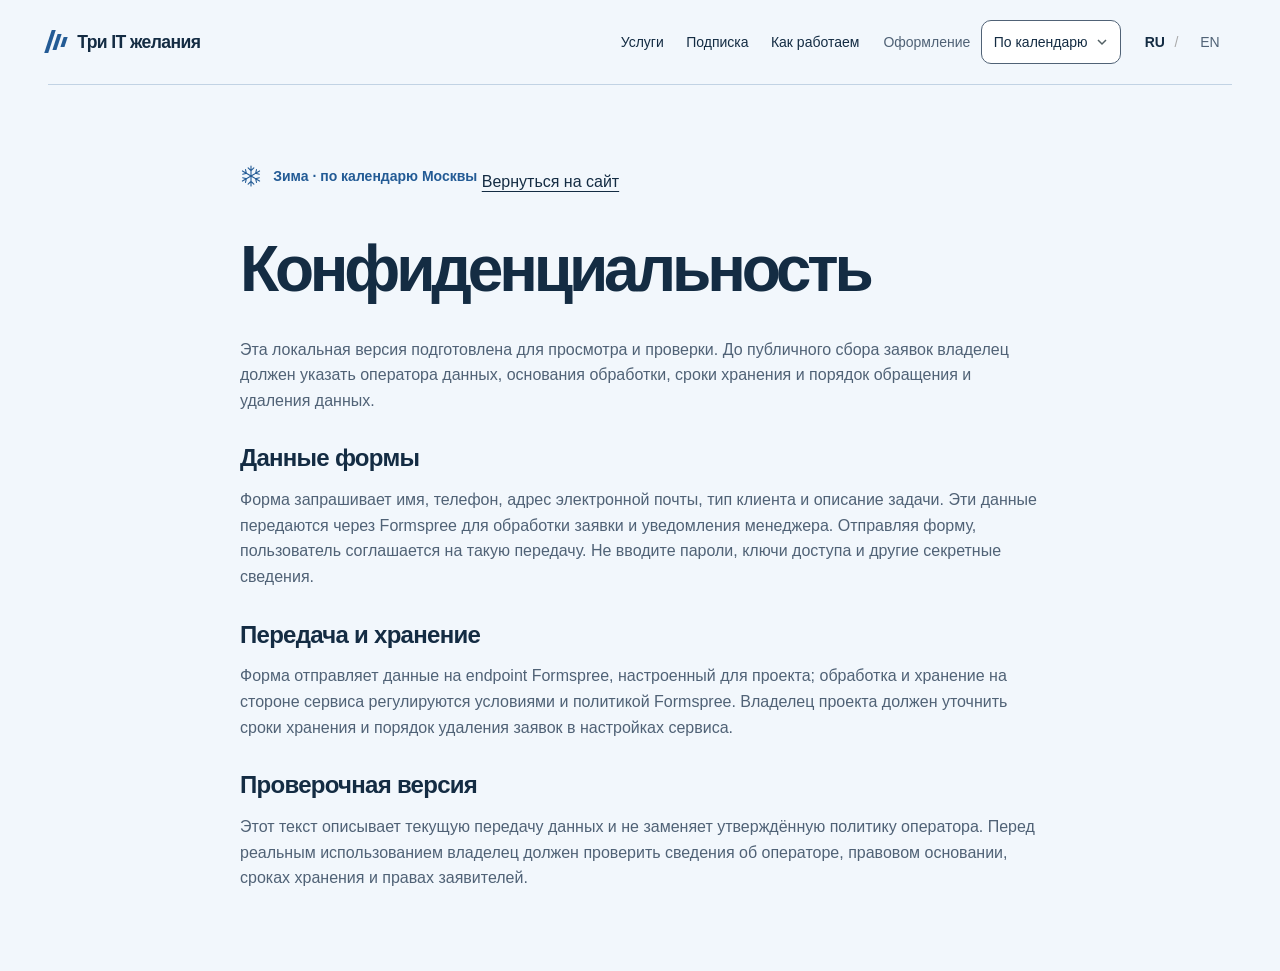
==== commit 6055cdb5: "Replace site with updated bilingual version" ====
--- a/privacy.html
+++ b/privacy.html
@@ -1,55 +1,52 @@
 <!doctype html>
 <html lang="ru">
 <head>
-  <meta charset="utf-8">
-  <meta name="viewport" content="width=device-width, initial-scale=1">
-  <title>Политика обработки персональных данных — Три желания</title>
-  <link rel="stylesheet" href="styles.css">
+<meta charset="utf-8">
+<meta name="viewport" content="width=device-width,initial-scale=1">
+<meta name="theme-color" content="#ffffff">
+<title>Три IT желания — IT-подписка для ваших задач</title>
+<meta name="description" content="Разработка, автоматизация и поддержка. Три IT-задачи за 30 календарных дней — 29 700.">
+<link rel="icon" href="favicon.svg" type="image/svg+xml">
+<script src="seasons.js"></script>
+<link rel="stylesheet" href="styles.css">
+<script defer src="app.js">
+</script>
+<link rel="stylesheet" href="seasons.css">
 </head>
 <body>
-  <header class="header">
-    <div class="container nav-wrap">
-      <a class="brand" href="index.html">
-        <span class="brand-mark">✦</span>
-        <span><b>Три желания</b><small>IT-сервис для ваших задач</small></span>
-      </a>
-      <a class="button button-small" href="index.html#request">Оставить заявку ↗</a>
-    </div>
-  </header>
-
-  <main class="section">
-    <article class="container" style="max-width:820px">
-      <div class="eyebrow">ЮРИДИЧЕСКАЯ ИНФОРМАЦИЯ</div>
-      <h1>Политика обработки персональных данных</h1>
-
-      <p><b>Важно:</b> перед публикацией оператору необходимо заполнить реквизиты и проверить этот текст с учётом фактической схемы обработки данных и применимого законодательства. Этот шаблон не является юридическим заключением.</p>
-
-      <h2>1. Какие данные могут обрабатываться</h2>
-      <p>При заполнении формы заявки пользователь может указать имя, номер телефона, адрес электронной почты, тип клиента, описание задачи и факт предоставления согласия. Не указывайте в описании пароли, платёжные данные и другую секретную информацию.</p>
-
-      <h2>2. Цели обработки</h2>
-      <p>Указанные данные предназначены для получения и рассмотрения заявки, связи с пользователем по его запросу и обсуждения возможного оказания услуг.</p>
-
-      <h2>3. Как передаётся заявка</h2>
-      <p>Сайт размещён как статическая страница. При отправке формы браузер передаёт её содержимое стороннему сервису Formspree, который обрабатывает отправку формы. Заявки предназначены для доставки менеджеру по адресу mailbox@familypost.ru. Обработка и возможное хранение данных сервисом Formspree также регулируются его собственными условиями и политикой конфиденциальности. Сайт не заявляет о наличии собственного закрытого серверного хранилища заявок.</p>
-      <p>Передача выполняется по HTTPS. Это не отменяет необходимости ограничивать доступ к полученным письмам и данным в учётной записи Formspree.</p>
-
-      <h2>4. Сроки хранения и права пользователя</h2>
-      <p>Оператору необходимо определить срок хранения заявок, порядок удаления данных, контакт для обращений и порядок отзыва согласия, а также реализовать соответствующие процедуры. Пользователь может обратиться к оператору по вопросам обработки своих данных после того, как оператор укажет свои контактные сведения ниже.</p>
-
-      <h2>5. Оператор персональных данных</h2>
-      <p><b>Наименование / ФИО оператора:</b> [указать до публикации]</p>
-      <p><b>Контакт для обращений по персональным данным:</b> [указать до публикации]</p>
-
-      <a class="button" href="index.html#request">Вернуться к заявке ↗</a>
-    </article>
-  </main>
-
-  <footer class="footer">
-    <div class="container footer-bottom">
-      <span>© «Три желания»</span>
-      <a href="index.html">На главную ↑</a>
-    </div>
-  </footer>
+<header class="header wrap">
+<a class="brand" href="index.html" aria-label="Три IT желания">
+<span class="brand-mark" aria-hidden="true">
+<i>
+</i>
+<i>
+</i>
+<i>
+</i>
+</span>Три IT желания</a>
+<nav aria-label="Навигация">
+<a href="index.html#services">Услуги</a>
+<a href="index.html#subscription">Подписка</a>
+<a href="index.html#process">Как работаем</a>
+</nav>
+<div class="season-picker" data-season-picker hidden><label for="season-select">Оформление</label><select id="season-select" data-season-select><option value="auto">По календарю</option><option value="winter">Зима</option><option value="spring">Весна</option><option value="summer">Лето</option><option value="autumn">Осень</option></select></div>
+<div class="language" aria-label="Язык">
+<span aria-current="true">RU</span>
+<span aria-hidden="true">/</span>
+<a class="language-link" href="en/privacy.html" lang="en" hreflang="en">EN</a>
+</div>
+</header>
+<main class="wrap policy">
+<p class="season-caption" data-season-caption></p>
+<a href="index.html">Вернуться на сайт</a>
+<h1>Конфиденциальность</h1>
+<p>Эта локальная версия подготовлена для просмотра и проверки. До публичного сбора заявок владелец должен указать оператора данных, основания обработки, сроки хранения и порядок обращения и удаления данных.</p>
+<h2>Данные формы</h2>
+<p>Форма запрашивает имя, телефон, адрес электронной почты, тип клиента и описание задачи. Эти данные передаются через Formspree для обработки заявки и уведомления менеджера. Отправляя форму, пользователь соглашается на такую передачу. Не вводите пароли, ключи доступа и другие секретные сведения.</p>
+<h2>Передача и хранение</h2>
+<p>Форма отправляет данные на endpoint Formspree, настроенный для проекта; обработка и хранение на стороне сервиса регулируются условиями и политикой Formspree. Владелец проекта должен уточнить сроки хранения и порядок удаления заявок в настройках сервиса.</p>
+<h2>Проверочная версия</h2>
+<p>Этот текст описывает текущую передачу данных и не заменяет утверждённую политику оператора. Перед реальным использованием владелец должен проверить сведения об операторе, правовом основании, сроках хранения и правах заявителей.</p>
+</main>
 </body>
-</html>+</html>
--- a/styles.css
+++ b/styles.css
@@ -1,25 +1,688 @@
- :root{--navy:#101d37;--navy2:#182947;--blue:#2864f0;--blue2:#4e83ff;--ink:#142441;--muted:#71809a;--line:#e2e9f3;--pale:#f4f7fc;--white:#fff;--radius:22px}*{box-sizing:border-box}html{scroll-behavior:smooth;scroll-padding-top:90px}body{margin:0;font-family:Manrope,Arial,sans-serif;color:var(--ink);background:#fff;font-size:14px;line-height:1.65}a{color:inherit;text-decoration:none}.container{width:min(1160px,calc(100% - 48px));margin:auto}.header{height:78px;background:rgba(255,255,255,.94);backdrop-filter:blur(16px);position:sticky;top:0;z-index:20;border-bottom:1px solid #edf0f6}.nav-wrap{height:100%;display:flex;align-items:center;gap:30px}.brand{display:flex;align-items:center;gap:10px;flex-shrink:0}.brand-mark{font-size:35px;color:var(--blue);line-height:1}.brand b{display:block;font-size:16px;letter-spacing:-.5px;line-height:1.3}.brand small{display:block;color:var(--muted);font-size:10px}.nav{display:flex;align-items:center;justify-content:center;gap:23px;margin-left:auto}.nav a,.footer-links a{font-size:11px;font-weight:700;color:#53627c;transition:color .2s}.nav a:hover,.footer-links a:hover{color:var(--blue)}.button{min-height:50px;padding:0 23px;display:inline-flex;align-items:center;justify-content:center;gap:15px;background:var(--blue);color:white;border:1px solid var(--blue);border-radius:999px;font:700 12px Manrope,sans-serif;cursor:pointer;transition:transform .2s,background .2s,box-shadow .2s;box-shadow:0 8px 22px #2864f020}.button:hover{background:#174fdb;transform:translateY(-2px);box-shadow:0 12px 26px #2864f035}.button-small{min-height:39px;padding:0 18px;font-size:11px;white-space:nowrap}.menu-toggle{display:none;background:none;border:0;font-size:24px;color:var(--ink)}.section{padding:105px 0}.hero{padding:68px 0 74px;overflow:hidden;background:radial-gradient(ellipse at 85% 20%,#dbe8ff 0,transparent 37%),linear-gradient(120deg,#f8faff,#fff 56%,#eef4ff)}.hero-grid{display:grid;grid-template-columns:.92fr 1.08fr;gap:38px;align-items:center}.eyebrow{font-size:10px;font-weight:800;letter-spacing:1.5px;color:var(--blue);margin-bottom:16px}.eyebrow-dot{display:inline-block;width:7px;height:7px;border-radius:50%;background:var(--blue);margin-right:8px;box-shadow:0 0 0 4px #2864f018}.hero h1{font-size:clamp(42px,5vw,65px);line-height:1.08;letter-spacing:-3px;margin:0 0 23px;font-weight:800}.hero h1 span{color:var(--blue)}.hero-lead{font-size:15px;line-height:1.9;color:#61708a;max-width:470px;margin:0}.hero-actions{display:flex;align-items:center;gap:24px;margin-top:29px}.price-note{display:flex;align-items:center;gap:11px}.price-icon{display:grid;place-items:center;width:38px;height:38px;border-radius:12px;background:#e8efff;color:var(--blue);font-size:20px;font-weight:800}.price-note b,.price-note small{display:block}.price-note b{font-size:14px}.price-note small{font-size:10px;color:var(--muted)}.hero-proof{display:flex;align-items:center;gap:12px;color:#7b88a0;font-size:10px;margin-top:37px}.proof-avatars{display:flex}.proof-avatars i{font-style:normal;display:grid;place-items:center;width:25px;height:25px;margin-right:-5px;border:2px solid white;border-radius:50%;background:#dce7ff;color:var(--blue);font-size:11px}.hero-visual{min-height:425px;position:relative;display:flex;align-items:center;justify-content:center}.orb{position:absolute;border-radius:50%;filter:blur(1px)}.orb-one{width:350px;height:350px;background:linear-gradient(135deg,#d8e5ff,#f8fbff);right:7%;top:5%}.orb-two{width:230px;height:230px;border:1px solid #c6d7fc;right:1%;top:22%}.glass-card{position:relative;z-index:1;width:min(390px,80%);min-height:330px;border:1px solid #ffffffc9;border-radius:22px;background:linear-gradient(145deg,#172c4e,#0e1b34);color:white;box-shadow:0 30px 75px #10254a35;transform:rotate(2deg);padding:20px 23px}.window-dots{display:flex;align-items:center;gap:5px;color:#a6b7d3;font-size:9px}.window-dots i{width:6px;height:6px;border-radius:50%;background:#7890b5}.window-dots span{margin-left:auto}.screen-brand{font-size:37px;color:#7fa5ff;margin-top:18px}.screen-title{font-size:30px;line-height:1.2;font-weight:800;letter-spacing:-1px;margin:2px 0 17px}.screen-title em{font-style:normal;color:#8fb0ff}.screen-line{height:1px;background:#ffffff20;margin-bottom:12px}.screen-task{display:flex;align-items:center;gap:11px;padding:9px 0;border-bottom:1px solid #ffffff16}.task-check{width:26px;height:26px;border-radius:8px;background:#274778;display:grid;place-items:center;color:#a7c2ff;font-size:12px}.screen-task b,.screen-task small{display:block}.screen-task b{font-size:10px}.screen-task small{font-size:9px;color:#91a4c4}.task-arrow{margin-left:auto;color:#9dbaff}.screen-task.muted{opacity:.65}.visual-label{position:absolute;font-size:9px;letter-spacing:1.4px;font-weight:800;color:#7086ad}.label-top{top:15px;right:8%;display:flex;align-items:center;gap:10px}.label-top span{font-size:23px;color:var(--blue)}.label-bottom{bottom:8px;left:5%}.float-card{position:absolute;z-index:3;display:flex;align-items:center;gap:11px;padding:12px 15px;border:1px solid #fff;background:#ffffffed;border-radius:14px;box-shadow:0 12px 30px #1a376414}.float-card b,.float-card small{display:block}.float-card b{font-size:11px}.float-card small{font-size:9px;color:var(--muted)}.float-icon{width:33px;height:33px;border-radius:10px;background:#eaf0ff;color:var(--blue);display:grid;place-items:center;font-size:18px}.float-hours{left:0;bottom:65px}.float-days{right:0;top:75px}.trust-strip{border-top:1px solid #eaf0f8;border-bottom:1px solid #eaf0f8;background:#fff}.trust-grid{display:grid;grid-template-columns:repeat(4,1fr);padding:25px 0}.trust-grid>div{padding:0 22px;border-right:1px solid var(--line);display:grid;grid-template-columns:32px 1fr;column-gap:9px;align-items:center}.trust-grid>div:first-child{padding-left:0}.trust-grid>div:last-child{border:0}.trust-icon{grid-row:span 2;color:var(--blue);font-size:24px}.trust-grid b{font-size:11px}.trust-grid small{font-size:10px;color:var(--muted)}.section-heading{display:flex;align-items:end;justify-content:space-between;gap:35px;margin-bottom:42px}.section-heading h2,.audience-layout h2,.faq-layout h2,.contacts-grid h2{font-size:clamp(32px,4vw,46px);line-height:1.15;letter-spacing:-1.8px;margin:0;font-weight:800}.section-heading>p{max-width:390px;color:var(--muted);font-size:13px;line-height:1.9;margin:0 0 3px}.benefit-grid{display:grid;grid-template-columns:repeat(3,1fr);gap:18px}.benefit-card{padding:27px 28px 30px;border:1px solid var(--line);border-radius:var(--radius);min-height:245px;position:relative;overflow:hidden}.benefit-card.featured{background:#f1f5ff;border-color:#e4ebff}.card-number{font-size:9px;letter-spacing:1.2px;color:#8c9ab1;font-weight:800}.line-icon{font-size:36px;color:var(--blue);margin:25px 0 12px}.benefit-card h3,.service-card h3,.audience-card h3,.step h3{font-size:17px;margin:0 0 8px;letter-spacing:-.4px}.benefit-card p,.service-card p,.audience-card p,.step p{font-size:12px;line-height:1.85;color:var(--muted);margin:0}.services-section{background:#f6f8fc}.services-grid{display:grid;grid-template-columns:repeat(3,1fr);gap:15px}.service-card{position:relative;background:white;border:1px solid #e9eef7;border-radius:18px;padding:25px;min-height:190px;overflow:hidden;transition:transform .2s,box-shadow .2s}.service-card:hover{transform:translateY(-4px);box-shadow:0 16px 34px #17315a0c}.service-icon{display:grid;place-items:center;width:42px;height:42px;border-radius:13px;background:#edf2ff;color:var(--blue);font-size:21px;font-weight:700;margin-bottom:17px}.service-card h3{font-size:15px}.service-index{position:absolute;right:20px;top:19px;font-size:10px;color:#c0cad9;font-weight:800}.service-card-dark{background:var(--navy);color:white;border-color:var(--navy)}.service-card-dark p{color:#aab8d0}.service-card-dark .service-icon{background:#23395d;color:#a6c0ff}.service-card-dark .service-index{color:#5d7195}.text-link{display:inline-flex;gap:8px;color:var(--blue);font-weight:800;font-size:11px;margin-top:17px}.service-card-dark .text-link{color:#a7c1ff}.how-section{background:#fff}.steps-grid{display:grid;grid-template-columns:repeat(4,1fr);gap:0}.step{padding:0 25px;border-left:1px solid var(--line);position:relative}.step:first-child{border:0;padding-left:0}.step-no{font-size:10px;font-weight:800;color:var(--blue);background:#edf2ff;border-radius:50%;width:33px;height:33px;display:grid;place-items:center}.step-symbol{font-size:31px;color:var(--blue);margin:22px 0 13px}.step h3{font-size:14px}.step p{max-width:210px}.price-section{background:var(--navy);color:white;position:relative;overflow:hidden}.price-section:before{content:"✳";position:absolute;font-size:360px;line-height:1;color:#ffffff04;right:-35px;bottom:-145px}.price-layout{display:grid;grid-template-columns:.8fr 1.2fr;gap:75px;align-items:center;position:relative}.eyebrow-light{color:#9bb7ff}.price-intro h2,.request-copy h2{font-size:clamp(35px,4vw,49px);line-height:1.13;letter-spacing:-1.8px;margin:0 0 20px}.price-intro>p,.request-copy>p{color:#b2bfd5;font-size:13px;line-height:1.9;max-width:380px}.button-light{background:white;color:var(--navy);border-color:white;margin-top:17px}.button-light:hover{background:#e9efff}.price-footnote{font-size:10px;color:#8598b8;margin-top:19px}.price-card{background:linear-gradient(150deg,#1b2e4e,#152440);border:1px solid #344b70;border-radius:23px;padding:32px 35px;box-shadow:0 25px 55px #07122625}.price-card-top{display:flex;justify-content:space-between;align-items:center}.price-tag{font-size:9px;letter-spacing:1.5px;color:#a5b8d8;font-weight:800}.price-star{font-size:32px;color:#789eff}.price-amount{font-size:clamp(43px,5vw,59px);line-height:1.1;font-weight:800;letter-spacing:-2px;margin-top:10px}.price-amount small{font-size:28px}.price-duration{font-size:12px;color:#b7c4d9;margin-top:6px}.price-divider{height:1px;background:#ffffff1c;margin:25px 0}.price-list{list-style:none;padding:0;margin:0 0 24px;display:grid;gap:17px}.price-list li{display:flex;gap:13px;align-items:flex-start}.price-list li>span{width:25px;height:25px;display:grid;place-items:center;background:#263e63;color:#a8c1ff;border-radius:8px;flex-shrink:0}.price-list b,.price-list small{display:block}.price-list b{font-size:12px}.price-list small{font-size:10px;color:#a5b5cf;margin-top:2px}.button-full{width:100%}.price-disclaimer{font-size:9px;color:#8e9fbb;text-align:center;margin:13px 0 0}.audience-layout{display:grid;grid-template-columns:1fr 1fr 1fr;gap:18px;align-items:stretch}.audience-layout>div:first-child{padding:18px 20px 18px 0}.audience-copy{font-size:13px;color:var(--muted);line-height:1.9;max-width:300px;margin-top:20px}.audience-card{border:1px solid var(--line);border-radius:20px;padding:27px;background:#fff}.audience-symbol{font-size:25px;color:var(--blue);margin-bottom:14px}.audience-card h3{font-size:16px}.audience-card ul{padding:0;list-style:none;margin:20px 0 0;display:grid;gap:9px}.audience-card li{font-size:10px;color:#64738d}.audience-card li:before{content:"✓";color:var(--blue);margin-right:9px;font-weight:800}.faq-section{background:#f6f8fc}.faq-layout{display:grid;grid-template-columns:.72fr 1.28fr;gap:80px}.faq-layout>div:first-child>p{color:var(--muted);font-size:12px;line-height:1.9;margin:18px 0}.faq-list details{border-bottom:1px solid #dfe6f1}.faq-list details:first-child{border-top:1px solid #dfe6f1}.faq-list summary{cursor:pointer;list-style:none;display:flex;justify-content:space-between;align-items:center;padding:19px 0;font-size:13px;font-weight:800;gap:20px}.faq-list summary::-webkit-details-marker{display:none}.faq-list summary:after{content:"+";color:var(--blue);font-size:22px;font-weight:400}.faq-list details[open] summary:after{content:"−"}.faq-list details p{font-size:12px;color:var(--muted);line-height:1.9;margin:0;padding:0 25px 20px 0}.request-section{background:linear-gradient(125deg,#111f3a,#192d4d);color:white}.request-layout{display:grid;grid-template-columns:.8fr 1.2fr;gap:75px;align-items:start}.request-copy{padding-top:25px}.request-promise{display:flex;gap:14px;align-items:center;margin-top:35px;padding-top:24px;border-top:1px solid #ffffff20;max-width:350px}.request-promise>span{font-size:28px;color:#9bb7ff}.request-promise b,.request-promise small{display:block}.request-promise b{font-size:12px}.request-promise small{font-size:10px;color:#aebed6;margin-top:4px}.request-form{background:white;color:var(--ink);border-radius:23px;padding:32px}.form-heading h3{font-size:23px;letter-spacing:-.7px;margin:0}.form-heading p{font-size:10px;color:var(--muted);margin:5px 0 23px}.form-grid{display:grid;grid-template-columns:1fr 1fr;gap:16px 13px}.form-grid label{font-size:10px;font-weight:800;color:#475671}.form-grid label>span{color:var(--blue)}input,select,textarea{font:500 12px Manrope,sans-serif;color:var(--ink)}.form-grid input,.form-grid select,.form-grid textarea{width:100%;border:1px solid #dfe6f1;border-radius:9px;padding:12px 13px;margin-top:7px;outline:none;background:#fbfcff;transition:border .2s,box-shadow .2s}.form-grid input:focus,.form-grid select:focus,.form-grid textarea:focus{border-color:#7ca0ff;box-shadow:0 0 0 3px #2864f015}.form-grid textarea{resize:vertical;min-height:105px}.form-grid input::placeholder,.form-grid textarea::placeholder{color:#a2aec1}.full-field{grid-column:1/-1}.field-error{display:block;color:#c43838;font-size:10px;font-weight:500;margin-top:4px;min-height:0}.consent{display:flex;align-items:flex-start;gap:10px;font-size:10px;line-height:1.7;color:#71809a;margin:18px 0 4px}.consent input{accent-color:var(--blue);margin-top:3px;flex-shrink:0}.consent a{color:var(--blue);text-decoration:underline}.consent-error{margin-bottom:8px}.form-status{font-size:12px;margin:8px 0}.form-status:empty{display:none}.form-status.success{padding:12px;border-radius:10px;background:#e9f8ef;color:#17663b}.form-status.error{padding:12px;border-radius:10px;background:#fff0f0;color:#a42626}.submit-button{margin-top:9px}.submit-button:disabled{opacity:.65;cursor:wait;transform:none}.form-privacy{font-size:9px;color:#8a97aa;text-align:center;line-height:1.7;margin:12px 0 0}.contacts-section{padding:50px 0;background:#f5f7fb}.contacts-grid{display:grid;grid-template-columns:1.1fr 1fr 1.3fr 1fr;gap:25px;align-items:center}.contacts-grid h2{font-size:33px}.contacts-grid .eyebrow{margin-bottom:8px}.contact-item{display:grid;grid-template-columns:32px 1fr;column-gap:9px;align-items:center}.contact-item>span{grid-row:span 2;color:var(--blue);font-size:20px}.contact-item small{font-size:10px;color:var(--muted)}.contact-item b{font-size:11px;overflow-wrap:anywhere}.footer{background:#0b162b;color:white;padding:32px 0 18px}.footer-top{display:flex;align-items:center;gap:25px;padding-bottom:25px}.brand-footer .brand-mark{color:#9bb8ff}.brand-footer small{color:#8595b1}.footer-links{display:flex;gap:19px;flex-wrap:wrap;margin-left:auto}.footer-links a{color:#a8b5cb;font-size:10px}.back-top{font-size:10px;color:#a8bfff;font-weight:800}.footer-bottom{border-top:1px solid #ffffff19;padding-top:15px;display:flex;justify-content:space-between;color:#8291aa;font-size:9px}
-@media(max-width:1050px){.nav-wrap{gap:16px}.nav{gap:13px}.nav a{font-size:10px}.hero-grid{gap:10px}.hero h1{font-size:53px}.price-layout,.request-layout{gap:40px}.faq-layout{gap:45px}.trust-grid>div{padding:0 12px}.contacts-grid{gap:15px}}
-@media(max-width:820px){.section{padding:76px 0}.nav-wrap{justify-content:space-between}.menu-toggle{display:block;margin-left:auto;cursor:pointer}.nav{display:none;position:absolute;top:77px;left:0;right:0;padding:20px 24px 25px;background:#fff;border-bottom:1px solid var(--line);box-shadow:0 15px 25px #1527480d;flex-direction:column;align-items:stretch;gap:0}.nav.open{display:flex}.nav a{padding:12px 0;font-size:13px;border-bottom:1px solid #f0f3f8}.nav-cta{margin-left:0}.hero-grid{grid-template-columns:1fr 1fr}.hero h1{font-size:45px;letter-spacing:-2px}.hero-visual{min-height:360px}.glass-card{width:84%;padding:17px}.screen-title{font-size:24px}.float-hours{left:-5px}.float-days{right:-3px}.trust-grid{grid-template-columns:1fr 1fr;gap:20px}.trust-grid>div:nth-child(2){border:0}.trust-grid>div:nth-child(3){padding-left:0}.section-heading{align-items:start;flex-direction:column;gap:16px}.section-heading>p{max-width:550px}.price-layout,.request-layout{grid-template-columns:1fr;gap:35px}.price-intro>p{max-width:560px}.price-card{max-width:620px;width:100%;margin:auto}.audience-layout{grid-template-columns:1fr 1fr}.audience-layout>div:first-child{grid-column:1/-1;padding-bottom:0}.faq-layout{grid-template-columns:1fr;gap:28px}.contacts-grid{grid-template-columns:1fr 1fr}.contacts-grid>div:first-child{grid-column:1/-1}.footer-top{flex-wrap:wrap}.footer-links{order:3;width:100%;margin:0}.back-top{margin-left:auto}}
-@media(max-width:560px){.container{width:calc(100% - 36px)}.hero-grid{grid-template-columns:1fr;gap:14px}.header{height:68px}.brand-mark{font-size:30px}.brand b{font-size:14px}.brand small{font-size:9px}.nav{top:67px}.nav-cta{font-size:10px;min-height:36px;padding:0 12px}.nav-cta span{display:none}.hero{padding:52px 0 35px}.hero-grid{grid-template-columns:1fr;gap:14px}.hero h1{font-size:clamp(43px,12vw,59px);letter-spacing:-2.6px}.hero-lead{font-size:13px}.hero-actions{gap:15px;flex-wrap:wrap}.hero-actions .button{min-height:47px;padding:0 17px}.price-note b{font-size:12px}.hero-proof{margin-top:24px}.hero-visual{min-height:330px;margin-top:4px}.orb-one{width:260px;height:260px;right:12%;top:8%}.orb-two{width:190px;height:190px;right:5%;top:18%}.glass-card{width:min(330px,82%);min-height:300px}.screen-title{font-size:25px}.float-hours{bottom:39px}.float-days{top:42px}.label-top{right:3%;top:0}.label-bottom{font-size:7px;left:1%;bottom:0}.trust-grid{padding:23px 0;gap:18px 8px}.trust-grid>div{grid-template-columns:25px 1fr;gap:7px;padding:0 6px}.trust-icon{font-size:20px}.trust-grid b{font-size:10px}.trust-grid small{font-size:9px}.section{padding:65px 0}.section-heading{margin-bottom:28px}.section-heading h2,.audience-layout h2,.faq-layout h2{font-size:35px}.section-heading>p{font-size:12px}.benefit-grid,.services-grid{grid-template-columns:1fr}.benefit-card{min-height:0;padding:23px}.line-icon{margin:18px 0 8px}.service-card{min-height:165px;padding:22px}.steps-grid{grid-template-columns:1fr 1fr;gap:28px 0}.step{padding:0 15px}.step:nth-child(3){border:0;padding-left:0}.step:first-child{padding-left:0}.step-symbol{margin:14px 0 8px}.price-card{padding:24px 21px}.price-amount{font-size:48px}.audience-layout{grid-template-columns:1fr}.audience-layout>div:first-child{grid-column:auto}.audience-card{padding:23px}.request-form{padding:24px 19px;border-radius:18px}.form-grid{grid-template-columns:1fr;gap:12px}.full-field{grid-column:auto}.form-grid input,.form-grid select,.form-grid textarea{font-size:16px;padding:13px}.request-copy h2{font-size:39px}.contacts-grid{grid-template-columns:1fr;gap:20px}.contacts-grid>div:first-child{grid-column:auto}.contact-item{grid-template-columns:28px 1fr}.footer-top{gap:18px}.footer-links{gap:12px 18px}.footer-bottom{gap:10px;flex-direction:column}.back-top{font-size:9px}}
-@media(prefers-reduced-motion:reduce){html{scroll-behavior:auto}*,*:before,*:after{transition:none!important;animation:none!important}}
+:root {
+  color-scheme:light;
+  --ink:#141414;
+  --muted:#616161;
+  --line:#d6d6d6;
+  --paper:#fff;
+  --soft:#f5f5f5;
+  font-family:Arial,Helvetica,sans-serif;
+  color:var(--ink);
+  background:var(--paper)
+}
+* {
+  box-sizing:border-box
+}
+html {
+  scroll-behavior:smooth;
+  scroll-padding-top:2rem
+}
+body {
+  margin:0;
+  font-size:1rem;
+  line-height:1.6
+}
+a {
+  color:inherit;
+  text-underline-offset:.25em
+}
+button,input,textarea {
+  font:inherit
+}
+button,a,input,textarea,summary {
+  -webkit-tap-highlight-color:transparent
+}
+:focus-visible {
+  outline:2px solid currentColor;
+  outline-offset:5px
+}
+button,a,summary {
+  touch-action:manipulation
+}
+h1,h2,h3,p {
+  margin:0
+}
+h1,h2,h3 {
+  line-height:1.08;
+  font-weight:500;
+  letter-spacing:-.055em
+}
+h1 {
+  font-size:clamp(3rem,6.1vw,6rem);
+  max-width:14ch
+}
+h2 {
+  font-size:clamp(2.5rem,4.2vw,4.3rem)
+}
+h3 {
+  font-size:1.4rem;
+  letter-spacing:-.025em
+}
+em {
+  font-family:Georgia,'Times New Roman',serif;
+  font-weight:400
+}
+p {
+  color:var(--muted)
+}
+.wrap {
+  width:min(1280px,calc(100% - 6rem));
+  margin-inline:auto
+}
+.header {
+  display:flex;
+  align-items:center;
+  justify-content:space-between;
+  gap:2rem;
+  padding-block:1.9rem;
+  border-bottom:1px solid var(--line)
+}
+.brand {
+  font-size:1.1rem;
+  font-weight:700;
+  letter-spacing:-.04em;
+  text-decoration:none;
+  display:inline-flex;
+  gap:.7rem;
+  align-items:center
+}
+.brand-mark {
+  display:flex;
+  align-items:center;
+  gap:3px;
+  height:23px
+}
+.brand-mark i {
+  width:4px;
+  height:100%;
+  background:currentColor;
+  transform:skew(-18deg)
+}
+.brand-mark i:nth-child(2) {
+  height:70%
+}
+.brand-mark i:last-child {
+  height:45%
+}
+.header nav {
+  display:flex;
+  gap:2rem;
+  font-size:.875rem
+}
+.header nav a {
+  text-decoration:none
+}
+.header nav a:hover {
+  text-decoration:underline
+}
+.language {
+  display:flex;
+  gap:.6rem;
+  font-size:.875rem
+}
+.language span[aria-current] {
+  font-weight:bold
+}
+.language>span:not([aria-current]) {
+  color:#aaa
+}
+.language a {
+  text-decoration:none;
+  color:var(--muted)
+}
+.eyebrow {
+  font-size:.75rem;
+  line-height:1.6;
+  letter-spacing:.12em;
+  font-weight:600;
+  color:inherit;
+  margin-bottom:2rem
+}
+.hero {
+  padding-top:4rem
+}
+.hero-grid {
+  display:grid;
+  grid-template-columns:1.35fr 1fr;
+  gap:3rem;
+  align-items:center
+}
+.lead {
+  font-size:1.125rem;
+  max-width:33rem;
+  margin-block:2rem
+}
+.button {
+  display:inline-flex;
+  justify-content:center;
+  align-items:center;
+  min-height:54px;
+  padding:1rem 1.8rem;
+  background:var(--ink);
+  border:1px solid var(--ink);
+  color:white;
+  text-decoration:none;
+  font-size:.875rem;
+  font-weight:600;
+  border-radius:0;
+  cursor:pointer;
+  transition:background .15s
+}
+.button:hover {
+  background:#363636
+}
+.button:disabled {
+  cursor:wait;
+  opacity:.6
+}
+.wish-art {
+  position:relative;
+  height:370px;
+  display:flex;
+  justify-content:center;
+  align-items:center;
+  isolation:isolate
+}
+.wish-loop {
+  position:absolute;
+  width:210px;
+  height:270px;
+  border:1px solid #242424;
+  border-radius:50%;
+  transform:rotate(-30deg);
+  background:linear-gradient(120deg,#fafafa,transparent)
+}
+.loop-one {
+  translate:-70px 0
+}
+.loop-two {
+  translate:0 -20px;
+  z-index:1
+}
+.loop-three {
+  translate:70px 0;
+  z-index:2
+}
+.art-caption {
+  position:absolute;
+  bottom:0;
+  font-size:.65rem;
+  letter-spacing:.3em;
+  color:var(--muted)
+}
+.facts {
+  margin-top:4rem;
+  padding-block:2rem;
+  display:grid;
+  grid-template-columns:1fr 1fr 1fr 1.1fr;
+  gap:1.5rem;
+  border-block:1px solid var(--line);
+  align-items:center
+}
+.facts>div {
+  display:flex;
+  gap:.7rem;
+  align-items:baseline
+}
+.facts strong {
+  font-size:3rem;
+  line-height:1;
+  letter-spacing:-.06em;
+  font-weight:500;
+  white-space:nowrap
+}
+.facts strong small {
+  font-size:.9rem;
+  letter-spacing:0
+}
+.facts span,.facts p {
+  font-size:.875rem;
+  line-height:1.5
+}
+.facts p {
+  border-left:1px solid var(--line);
+  padding-left:1.5rem
+}
+.section {
+  padding-block:6rem
+}
+.section-grid {
+  display:grid;
+  grid-template-columns:1fr 1.1fr;
+  gap:6rem
+}
+.intro {
+  max-width:26rem;
+  margin-top:1.5rem
+}
+.service-list article {
+  display:grid;
+  grid-template-columns:1fr 1.25fr;
+  gap:2rem;
+  padding-block:1.6rem;
+  border-top:1px solid var(--line)
+}
+.service-list article:last-child {
+  border-bottom:1px solid var(--line)
+}
+.service-list p {
+  font-size:.9375rem
+}
+.subscription {
+  background:var(--ink);
+  color:white;
+  padding-block:5rem
+}
+.subscription p {
+  color:#bbb
+}
+.subscription .eyebrow {
+  color:#ddd
+}
+.price-grid {
+  display:grid;
+  grid-template-columns:1fr 1.1fr;
+  gap:6rem
+}
+.price {
+  font-size:clamp(3.4rem,5.8vw,6rem);
+  letter-spacing:-.055em;
+  line-height:1.1;
+  color:white!important
+}
+.price span {
+  font-size:1.7rem;
+  letter-spacing:-.03em
+}
+.period {
+  font-size:.9375rem;
+  margin-top:.5rem
+}
+.price-details ul {
+  list-style:none;
+  margin:2rem 0;
+  padding:0;
+  border-top:1px solid #454545
+}
+.price-details li {
+  padding:.7rem 0;
+  border-bottom:1px solid #454545;
+  font-size:.9375rem
+}
+.light {
+  color:var(--ink);
+  background:white;
+  border-color:white
+}
+.light:hover {
+  background:#ddd
+}
+.fineprint {
+  font-size:.875rem;
+  line-height:1.6;
+  margin-top:1.2rem;
+  max-width:33rem
+}
+.steps {
+  display:grid;
+  grid-template-columns:repeat(3,1fr);
+  gap:3rem;
+  margin-top:3rem
+}
+.step-line {
+  display:block;
+  width:36px;
+  height:2px;
+  background:var(--ink);
+  margin-bottom:1.7rem
+}
+.steps p {
+  margin-top:1rem;
+  max-width:22rem
+}
+.faq {
+  padding-top:0
+}
+.faq h2 {
+  font-size:clamp(2.5rem,3.6vw,3.5rem)
+}
+details {
+  border-top:1px solid var(--line)
+}
+details:last-child {
+  border-bottom:1px solid var(--line)
+}
+summary {
+  padding:1.5rem 2rem 1.5rem 0;
+  font-size:1.0625rem;
+  cursor:pointer;
+  list-style:none;
+  position:relative
+}
+summary::-webkit-details-marker {
+  display:none
+}
+summary:after {
+  content:'+';
+  position:absolute;
+  right:0;
+  font-size:1.4rem;
+  line-height:1
+}
+details[open] summary:after {
+  content:'−'
+}
+details p {
+  padding:0 1rem 1.5rem 0
+}
+.request {
+  background:var(--soft)
+}
+.request h2 {
+  font-size:clamp(2.7rem,4.8vw,4.8rem)
+}
+form {
+  min-width:0
+}
+.form-note {
+  font-size:.875rem;
+  margin-bottom:1.5rem
+}
+.form-row {
+  margin-bottom:1rem
+}
+.form-row label {
+  display:block;
+  font-size:.875rem;
+  margin-bottom:.5rem
+}
+input:not([type=checkbox]),textarea {
+  display:block;
+  width:100%;
+  border:1px solid #aaa;
+  background:white;
+  color:var(--ink);
+  padding:.85rem 1rem;
+  border-radius:0;
+  min-height:50px;
+  resize:vertical
+}
+textarea {
+  min-height:130px
+}
+input::placeholder,textarea::placeholder {
+  color:#777
+}
+input[aria-invalid=true],textarea[aria-invalid=true] {
+  border:2px solid var(--ink)
+}
+.field-error {
+  display:block;
+  font-size:.875rem;
+  line-height:1.5;
+  font-weight:600;
+  margin-top:.35rem
+}
+.field-error:empty {
+  display:none
+}
+.consent {
+  display:flex;
+  gap:.8rem;
+  font-size:.875rem;
+  align-items:flex-start;
+  margin-top:1.5rem
+}
+.consent input {
+  width:19px;
+  height:19px;
+  flex:none;
+  accent-color:var(--ink);
+  margin:3px 0 0
+}
+.honeypot {
+  position:absolute;
+  left:-10000px;
+  width:1px;
+  height:1px;
+  overflow:hidden
+}
+#form-status {
+  font-size:.9375rem;
+  margin-block:1rem
+}
+#form-status:not(:empty) {
+  padding:1rem;
+  border:1px solid var(--ink);
+  color:var(--ink)
+}
+form .button {
+  width:100%
+}
+.footer {
+  display:flex;
+  justify-content:space-between;
+  align-items:center;
+  gap:2rem;
+  padding-block:2.5rem
+}
+.footer>span,.footer>a:last-child {
+  font-size:.875rem;
+  color:var(--muted)
+}
+.policy {
+  max-width:800px;
+  padding-block:4rem
+}
+.policy h1 {
+  font-size:clamp(2.5rem,5vw,4rem);
+  max-width:none;
+  margin-block:2rem;
+  overflow-wrap:anywhere
+}
+.policy h2 {
+  font-size:1.5rem;
+  margin-block:2rem 1rem;
+  letter-spacing:-.03em
+}
+.policy p {
+  margin-block:1rem
+}
+.skip {
+  position:fixed;
+  top:-10rem;
+  left:1rem;
+  background:white;
+  padding:1rem;
+  z-index:10
+}
+.skip:focus {
+  top:1rem
+}
+@media(min-width:1600px) {
+  .hero {
+    padding-top:5rem
+  }
+  .wish-art {
+    height:420px
+  }
+  
+}
+@media(max-width:1050px) {
+  .wrap {
+    width:calc(100% - 4rem)
+  }
+  .section-grid,.price-grid {
+    gap:3rem
+  }
+  .facts {
+    grid-template-columns:repeat(3,1fr)
+  }
+  .facts p {
+    grid-column:1/-1;
+    border:0;
+    padding:0
+  }
+  .wish-loop {
+    width:150px;
+    height:210px
+  }
+  .loop-one {
+    translate:-48px 0
+  }
+  .loop-three {
+    translate:48px 0
+  }
+  .service-list article {
+    grid-template-columns:1fr;
+    gap:.7rem
+  }
+  .header nav {
+    gap:1rem
+  }
+  
+}
+@media(max-width:760px) {
+  .wrap {
+    width:calc(100% - 2.5rem)
+  }
+  .header {
+    gap:1rem;
+    padding-block:1.3rem;
+    flex-wrap:wrap
+  }
+  .brand {
+    font-size:1rem
+  }
+  .header nav {
+    order:3;
+    width:100%;
+    gap:1.5rem;
+    border-top:1px solid var(--line);
+    padding-top:.8rem
+  }
+  .language {
+    margin-left:auto
+  }
+  .hero {
+    padding-top:2.5rem
+  }
+  .hero-grid {
+    grid-template-columns:1fr;
+    gap:1rem
+  }
+  h1 {
+    font-size:clamp(2.8rem,9vw,4.5rem);
+    max-width:100%
+  }
+  .hero .eyebrow {
+    font-size:.6875rem;
+    margin-bottom:1.5rem
+  }
+  .lead {
+    font-size:1rem;
+    margin-block:1.5rem
+  }
+  .wish-art {
+    height:245px;
+    margin-top:1rem
+  }
+  .wish-loop {
+    width:130px;
+    height:170px
+  }
+  .loop-one {
+    translate:-45px 0
+  }
+  .loop-three {
+    translate:45px 0
+  }
+  .art-caption {
+    bottom:0
+  }
+  .facts {
+    margin-top:2rem;
+    gap:1rem;
+    padding-block:1.5rem
+  }
+  .facts>div {
+    display:block
+  }
+  .facts strong {
+    font-size:2.5rem;
+    display:block;
+    margin-bottom:.5rem
+  }
+  .facts span {
+    font-size:.8rem
+  }
+  .facts p {
+    font-size:.8rem
+  }
+  .section {
+    padding-block:3.5rem
+  }
+  .section-grid,.price-grid {
+    grid-template-columns:1fr;
+    gap:2.5rem
+  }
+  .eyebrow {
+    margin-bottom:1.3rem
+  }
+  .steps {
+    grid-template-columns:1fr;
+    gap:2rem
+  }
+  .step-line {
+    margin-bottom:1rem
+  }
+  .steps p {
+    max-width:none
+  }
+  .subscription {
+    padding-block:3.5rem
+  }
+  .price {
+    font-size:4rem
+  }
+  .faq {
+    padding-top:0
+  }
+  .service-list article {
+    grid-template-columns:1fr;
+    gap:.7rem
+  }
+  .footer {
+    flex-wrap:wrap;
+    gap:1rem;
+    padding-block:2rem
+  }
+  .footer>span {
+    width:100%;
+    order:3
+  }
+  .footer>a:last-child {
+    font-size:.8rem
+  }
+  .policy {
+    padding-block:2rem
+  }
+  
+}
+@media(prefers-reduced-motion:reduce) {
+  html {
+    scroll-behavior:auto
+  }
+  * {
+    transition:none!important
+  }
+  
+}
 
-/* Visual refresh — premium editorial direction */
-:root{--navy:#101a30;--navy2:#172744;--blue:#315efb;--blue2:#83a1ff;--ink:#111d35;--muted:#697790;--line:#e5eaf2;--pale:#f6f8fc;--radius:24px}
-body{font-size:14px;letter-spacing:-.12px;-webkit-font-smoothing:antialiased}
-::selection{background:#dce5ff;color:#15254b}
-.container{width:min(1200px,calc(100% - 64px))}
-.header{height:82px;background:rgba(255,255,255,.88);border-bottom:1px solid rgba(220,228,240,.78)}
-.nav-wrap{gap:30px}.brand{gap:12px}.brand-mark{width:39px;height:39px;display:grid;place-items:center;background:linear-gradient(145deg,#416aff,#244de0);border-radius:13px;color:white;font-size:24px;box-shadow:0 7px 16px #315efb30}.brand b{font-size:15px;letter-spacing:-.6px}.brand small{margin-top:3px;font-size:9px;letter-spacing:.2px}.nav{gap:clamp(12px,1.65vw,24px)}.nav a{font-size:10px;color:#53617a}.nav-cta{box-shadow:none}
-.button{border-radius:12px;min-height:52px;padding:0 23px;box-shadow:0 8px 18px #315efb25}.button span{font-size:16px;transition:transform .2s}.button:hover span{transform:translate(2px,-2px)}.button-small{border-radius:10px;min-height:41px}
-.hero{padding:82px 0 76px;background:radial-gradient(ellipse at 84% 35%,rgba(203,219,255,.7),transparent 36%),linear-gradient(112deg,#fbfcff 0%,#f5f8ff 60%,#edf3ff 100%);position:relative}.hero:after{content:"";position:absolute;inset:0;pointer-events:none;opacity:.23;background-image:radial-gradient(#8da5d4 0.65px,transparent .65px);background-size:19px 19px;mask-image:linear-gradient(90deg,transparent 20%,#000 100%)}.hero-grid{position:relative;z-index:1;grid-template-columns:.92fr 1.08fr;gap:55px}.eyebrow{font-size:9px;letter-spacing:1.8px;margin-bottom:20px}.hero h1{font-size:clamp(48px,5.3vw,72px);line-height:1.035;letter-spacing:-4.2px;margin-bottom:25px}.hero h1 span{background:linear-gradient(100deg,#315efb,#6488ff);-webkit-background-clip:text;background-clip:text;color:transparent}.hero-lead{font-size:14px;line-height:1.95;max-width:450px;color:#65738b}.hero-actions{gap:24px;margin-top:33px}.price-icon{border-radius:12px;background:#e6ecff}.hero-proof{margin-top:34px}.proof-avatars i{width:27px;height:27px;background:#e5ebff;border-color:#f7f9ff}.hero-visual{min-height:460px}.orb-one{width:390px;height:390px;right:8%;top:2%;background:linear-gradient(145deg,#e0e9ff,#f8faff);box-shadow:inset 0 0 0 1px #fff}.orb-two{width:300px;height:300px;right:0;top:12%;border:1px solid #c6d5fa}.glass-card{width:min(410px,81%);padding:23px 25px 20px;border-radius:24px;background:linear-gradient(145deg,#1b2c4c 0%,#0d172c 100%);box-shadow:0 32px 80px #172c5040,0 2px 0 #ffffff1a inset;transform:rotate(1deg)}.screen-brand{font-size:34px;margin-top:20px;color:#9db7ff}.screen-title{font-size:32px;letter-spacing:-1.2px}.screen-task{padding:11px 0}.task-check{border-radius:9px;background:#293e64}.float-card{border-radius:14px;padding:13px 16px;box-shadow:0 14px 35px #1b31521c;border:1px solid #ffffff;background:rgba(255,255,255,.94);backdrop-filter:blur(12px)}.float-hours{left:-4px;bottom:63px}.float-days{right:-3px;top:62px}.visual-label{font-size:8px;letter-spacing:1.6px}.trust-strip{background:#fff}.trust-grid{padding:27px 0}.trust-grid>div{padding:0 24px;grid-template-columns:35px 1fr;column-gap:10px}.trust-icon{font-size:22px;color:#315efb}.trust-grid b{font-size:11px;letter-spacing:-.2px}.trust-grid small{font-size:10px;margin-top:2px}
-.section{padding:112px 0}.section-heading{margin-bottom:46px}.section-heading h2,.audience-layout h2,.faq-layout h2,.contacts-grid h2{font-size:clamp(36px,4vw,51px);letter-spacing:-2.3px;line-height:1.1}.section-heading>p{font-size:12px;line-height:2;max-width:400px}.benefit-grid{gap:18px}.benefit-card{border-radius:20px;padding:29px 30px 32px;min-height:260px;background:linear-gradient(145deg,#fff,#fcfdff);box-shadow:0 4px 16px #1a2c4a04;transition:transform .25s,box-shadow .25s,border-color .25s}.benefit-card:hover{transform:translateY(-5px);box-shadow:0 20px 45px #1a2c4a0d;border-color:#d6e0f5}.benefit-card.featured{background:linear-gradient(145deg,#f0f4ff,#f8faff);border-color:#e0e8ff}.card-number{font-size:8px;letter-spacing:1.6px}.line-icon{width:48px;height:48px;border-radius:15px;background:#edf2ff;display:grid;place-items:center;font-size:27px;margin:25px 0 17px}.benefit-card h3{font-size:17px;letter-spacing:-.6px}.benefit-card p{font-size:11px;line-height:1.95}
-.services-section,.faq-section{background:#f6f8fc}.services-grid{gap:16px}.service-card{border-radius:20px;padding:26px;min-height:205px;border-color:#e8edf5;box-shadow:0 4px 15px #17284704}.service-card:hover{box-shadow:0 20px 42px #1728470d}.service-icon{border-radius:13px;background:#eef2ff;font-size:19px}.service-card h3{font-size:15px;letter-spacing:-.5px}.service-card p{font-size:11px;line-height:1.9}.service-index{font-size:9px;letter-spacing:1px}.service-card-dark{background:linear-gradient(145deg,#1a2c4c,#101d35);box-shadow:0 12px 30px #13233e10}.how-section{background:linear-gradient(180deg,#fff,#fcfdff)}.steps-grid{gap:0}.step{padding:0 27px}.step-no{width:36px;height:36px;border-radius:12px;background:#edf2ff;font-size:10px}.step-symbol{width:47px;height:47px;display:grid;place-items:center;border-radius:15px;background:#f3f6ff;font-size:26px;margin:22px 0 16px}.step h3{font-size:14px;letter-spacing:-.4px}.step p{font-size:11px;line-height:1.9}
-.price-section{background:radial-gradient(ellipse at 10% 0%,#20365d 0,transparent 40%),linear-gradient(125deg,#101a30,#152440);padding:105px 0}.price-section:before{color:#ffffff04;right:-35px;bottom:-155px}.price-intro h2,.request-copy h2{font-size:clamp(39px,4.3vw,54px);letter-spacing:-2.5px;line-height:1.1}.price-intro>p,.request-copy>p{font-size:12px;line-height:2;color:#bac6d9}.button-light{border-radius:12px;box-shadow:none}.price-card{border-radius:24px;padding:35px 37px;background:linear-gradient(150deg,#213657,#162642);border-color:#3a5075;box-shadow:0 30px 75px #07122638}.price-amount{font-size:clamp(48px,5vw,65px);letter-spacing:-3px}.price-duration{font-size:11px}.price-divider{margin:27px 0}.price-list{gap:19px}.price-list b{font-size:12px}.price-list small{font-size:10px}.price-card .button{border-radius:12px}.audience-layout{gap:20px}.audience-layout>div:first-child{padding-top:23px}.audience-card{border-radius:21px;padding:29px;border-color:#e6ebf3;box-shadow:0 5px 20px #17284704;transition:transform .25s,box-shadow .25s}.audience-card:hover{transform:translateY(-4px);box-shadow:0 18px 40px #1728470c}.audience-symbol{display:grid;place-items:center;width:46px;height:46px;background:#eef2ff;border-radius:14px;font-size:23px;margin-bottom:18px}.audience-card h3{font-size:16px}.audience-card p{font-size:11px;line-height:1.9}.audience-card li{font-size:10px}.faq-layout{gap:90px}.faq-list details{border-color:#dfe6f1}.faq-list summary{font-size:12px;padding:22px 0}.faq-list summary:after{display:grid;place-items:center;width:27px;height:27px;border-radius:9px;background:#eaf0ff;font-size:19px;flex-shrink:0}.faq-list details p{font-size:11px;line-height:2;padding-bottom:22px}
-.request-section{background:radial-gradient(ellipse at 0% 0%,#21385f 0,transparent 43%),linear-gradient(125deg,#101a30,#192b48);padding:105px 0}.request-layout{gap:70px}.request-copy{padding-top:24px}.request-promise{border-color:#ffffff24}.request-form{padding:36px;border-radius:23px;box-shadow:0 25px 65px #0612262c}.form-heading h3{font-size:24px;letter-spacing:-1px}.form-heading p{font-size:10px}.form-grid{gap:17px 14px}.form-grid label{font-size:10px;letter-spacing:.1px}.form-grid input,.form-grid select,.form-grid textarea{border-radius:10px;border-color:#e1e7f0;background:#fbfcfe;padding:13px 14px;margin-top:8px}.form-grid input:focus,.form-grid select:focus,.form-grid textarea:focus{border-color:#7795ff;box-shadow:0 0 0 4px #315efb12}.consent{font-size:10px;line-height:1.8}.submit-button{border-radius:12px}.contacts-section{background:#f5f7fb;padding:54px 0}.contacts-grid{gap:28px}.contact-item{padding:13px 0;border-bottom:1px solid #e3e9f2;transition:transform .2s}.contact-item:hover{transform:translateY(-2px)}.contact-item>span{display:grid;place-items:center;width:36px;height:36px;background:#e8eeff;border-radius:11px;font-size:17px}.contact-item small{font-size:9px}.contact-item b{font-size:10px}.footer{padding:36px 0 20px}.footer-top{padding-bottom:28px}.footer-links a{font-size:9px}.footer-bottom{font-size:9px}.back-top{padding:9px 12px;border:1px solid #ffffff22;border-radius:9px}
-@media(max-width:1050px){.container{width:min(1200px,calc(100% - 48px))}.hero-grid{gap:24px}.hero h1{font-size:55px}.nav{gap:11px}.nav a{font-size:9px}.price-layout,.request-layout{gap:42px}.faq-layout{gap:48px}}
-@media(max-width:820px){.container{width:calc(100% - 44px)}.header{height:74px}.nav{top:73px}.hero{padding:65px 0 54px}.hero-grid{gap:12px}.hero h1{font-size:46px;letter-spacing:-2.8px}.hero-visual{min-height:390px}.glass-card{width:87%}.trust-grid>div{padding:0 12px}.section{padding:82px 0}.section-heading h2,.audience-layout h2,.faq-layout h2{font-size:40px}.price-section,.request-section{padding:80px 0}.request-form{max-width:700px;width:100%;margin:auto}}
-@media(max-width:560px){.container{width:calc(100% - 36px)}.header{height:68px}.nav{top:67px}.brand-mark{width:35px;height:35px;border-radius:11px;font-size:22px}.nav-cta{min-height:37px}.hero{padding:49px 0 33px}.hero h1{font-size:clamp(43px,12vw,59px);letter-spacing:-2.9px}.hero-lead{font-size:12px;line-height:1.9}.hero-actions{margin-top:25px}.hero-visual{min-height:330px}.orb-one{width:260px;height:260px}.orb-two{width:195px;height:195px}.glass-card{width:min(330px,83%);padding:17px 19px;border-radius:20px}.screen-title{font-size:26px}.float-card{padding:10px 12px}.float-icon{width:29px;height:29px}.float-card b{font-size:10px}.float-card small{font-size:8px}.trust-grid{gap:18px 8px}.trust-grid>div{padding:0 4px}.section{padding:67px 0}.section-heading{margin-bottom:30px}.section-heading h2,.audience-layout h2,.faq-layout h2{font-size:36px;letter-spacing:-1.8px}.benefit-card{padding:24px;min-height:0}.line-icon{margin:18px 0 12px}.service-card{min-height:175px;padding:23px}.steps-grid{row-gap:28px}.step{padding:0 12px}.step-no{width:32px;height:32px}.price-section,.request-section{padding:68px 0}.price-intro h2,.request-copy h2{font-size:40px;letter-spacing:-2px}.price-card{padding:25px 21px}.price-amount{font-size:49px}.audience-layout{gap:14px}.audience-card{padding:24px}.faq-layout{gap:23px}.faq-list summary{font-size:11px;padding:18px 0}.request-form{padding:24px 19px;border-radius:19px}.form-grid input,.form-grid select,.form-grid textarea{font-size:16px;padding:13px}.contacts-section{padding:42px 0}.contacts-grid{gap:16px}.footer-top{gap:20px}.footer-links{gap:12px 16px}.back-top{margin-left:auto}}
 
-/* Anti-spam honeypot: inaccessible to regular visitors. */
-.hp-field{position:absolute!important;left:-10000px!important;top:auto!important;width:1px!important;height:1px!important;overflow:hidden!important}
+.review-note {
+  font-size:.875rem;
+  border-left:2px solid var(--ink);
+  padding-left:1rem;
+  margin-bottom:1.5rem
+}
+
--- a/seasons.css
+++ b/seasons.css
@@ -0,0 +1,181 @@
+/* Общая система цветов: тема меняет оформление, не геометрию и состояние игры.
+   Без JavaScript используются нейтральные, контрастные значения из :root. */
+:root {
+  --ink:#1c292c; --muted:#526064; --paper:#f6f8f8; --soft:#eaf0ef;
+  --line:#ccd7d5; --accent:#23645d; --accent-hover:#184b46;
+  --accent-soft:#d9ebe6; --accent-alt:#ccbc93; --deep:#163a36;
+  --surface:#fff; --on-accent:#fff; --on-deep:#eef8f6;
+  --deep-muted:#d0e2de; --field-dot:#9caca8; --motif:url('seasons/summer.svg');
+}
+:root[data-season=winter] {
+  --ink:#142c43; --muted:#506276; --paper:#f2f7fc; --soft:#e6eff9;
+  --line:#c2d3e4; --accent:#235b95; --accent-hover:#174372;
+  --accent-soft:#d6e7f8; --accent-alt:#a6bdde; --deep:#173758;
+  --on-deep:#f2f7ff; --deep-muted:#cfdfef; --field-dot:#a3bad2;
+  --motif:url('seasons/winter.svg');
+}
+:root[data-season=spring] {
+  --ink:#233c30; --muted:#536857; --paper:#f4f8f2; --soft:#e8f0e3;
+  --line:#c6d7bf; --accent:#38633c; --accent-hover:#244c29;
+  --accent-soft:#dcebcf; --accent-alt:#e8abbb; --deep:#244732;
+  --on-deep:#f5faef; --deep-muted:#d8e8d1; --field-dot:#afc5a5;
+  --motif:url('seasons/spring.svg');
+}
+:root[data-season=summer] {
+  --ink:#123d41; --muted:#4b686a; --paper:#f0f8f7; --soft:#e0f0ec;
+  --line:#b9d8d2; --accent:#086b69; --accent-hover:#05514f;
+  --accent-soft:#c9e9df; --accent-alt:#f3cd67; --deep:#114d4d;
+  --on-deep:#f1fcf7; --deep-muted:#c7e7df; --field-dot:#96bdb6;
+  --motif:url('seasons/summer.svg');
+}
+:root[data-season=autumn] {
+  --ink:#392b25; --muted:#705b4d; --paper:#fcf6ef; --soft:#f4e8d9;
+  --line:#dcc7b0; --accent:#98502d; --accent-hover:#753919;
+  --accent-soft:#f0ddbf; --accent-alt:#d6a250; --deep:#513529;
+  --on-deep:#fff7ea; --deep-muted:#ecd9c1; --field-dot:#c4ab8e;
+  --motif:url('seasons/autumn.svg');
+}
+body {background:var(--paper)}
+button,input,textarea,select {font:inherit}
+::selection {background:var(--accent-soft);color:var(--ink)}
+:focus-visible {outline:3px solid var(--accent);outline-offset:4px}
+.wrap {width:min(1280px,calc(100% - 6rem))}
+.header {gap:1.5rem;padding-block:1.25rem;flex-wrap:wrap}
+.brand {letter-spacing:-.035em}
+.brand-mark {color:var(--accent)}
+.header nav {gap:1.4rem;margin-left:auto}
+.header nav a,.language a {display:inline-flex;align-items:center;min-height:44px}
+.language {align-items:center}
+.season-picker {display:flex;align-items:center;gap:.65rem;font-size:.875rem}
+.season-picker[hidden] {display:none}
+.season-picker label {color:var(--muted)}
+.season-picker select {
+  max-width:100%;min-height:44px;border:1px solid var(--line);border-radius:10px;
+  padding:.5rem 2rem .5rem .75rem;background-color:var(--surface);color:var(--ink);
+  appearance:none;cursor:pointer;
+  background-image:url("data:image/svg+xml,%3Csvg xmlns='http://www.w3.org/2000/svg' width='16' height='16' fill='none' stroke='%23526064' stroke-width='1.5'%3E%3Cpath d='m4 6 4 4 4-4'/%3E%3C/svg%3E");
+  background-repeat:no-repeat;background-position:right .6rem center;
+}
+.season-caption {display:inline-flex;align-items:center;gap:.7rem;color:var(--accent);font-size:.875rem;font-weight:600;margin-bottom:1.5rem}
+.season-caption:before {content:'';width:22px;height:22px;background:var(--accent);mask:var(--motif) center/contain no-repeat}
+.hero {padding-top:3.5rem}
+.eyebrow,.hero .eyebrow {font-size:.875rem;letter-spacing:.09em}
+.hero .eyebrow {margin-bottom:1.5rem}
+h1,h2,h3 {font-weight:600}
+h1 {font-size:clamp(3rem,5.4vw,5.7rem);letter-spacing:-.065em}
+h1 em {color:var(--accent)}
+.hero-grid {grid-template-columns:1.4fr 1fr;gap:2.5rem}
+.lead {line-height:1.75}
+.button {border-radius:12px;background:var(--accent);border-color:var(--accent);color:var(--on-accent);font-size:1rem;padding:.9rem 1.6rem}
+.button:hover {background:var(--accent-hover);border-color:var(--accent-hover)}
+.wish-art {height:360px;border:1px solid var(--line);border-radius:50% 50% 22px 22px;background:var(--soft);overflow:hidden}
+.wish-art:before {content:'';position:absolute;width:78%;aspect-ratio:1;border:1px solid var(--line);border-radius:50%;top:8%}
+.wish-art:after {content:'';position:absolute;width:56%;aspect-ratio:1;border:1px solid var(--line);border-radius:50%;top:20%;z-index:-1}
+.wish-loop {width:170px;height:170px;border:0;border-radius:0;background:var(--accent);mask:var(--motif) center/contain no-repeat;transform:rotate(-18deg)}
+.loop-one {translate:-78px 32px;background:var(--accent-alt);transform:rotate(-35deg)}
+.loop-two {translate:0 -45px;transform:rotate(12deg)}
+.loop-three {translate:78px 48px;background:var(--accent-alt);transform:rotate(30deg)}
+.art-caption {bottom:1.3rem;font-size:.875rem;letter-spacing:.17em}
+.facts {margin-top:3rem;padding:1.75rem 0}
+.facts strong {color:var(--accent);font-size:2.8rem}
+.section {padding-block:5rem}
+.section-grid,.price-grid {gap:4rem}
+.service-list article {padding:1.5rem 0;grid-template-columns:1fr 1.2fr}
+.service-list h3 {color:var(--accent)}
+.subscription {background:var(--deep);color:var(--on-deep);position:relative;overflow:hidden}
+.subscription:before {content:'';position:absolute;width:420px;height:420px;left:-170px;bottom:-230px;background:var(--on-deep);opacity:.06;mask:var(--motif) center/contain no-repeat;pointer-events:none}
+.subscription .wrap {position:relative}
+.subscription p,.subscription .eyebrow {color:var(--deep-muted)}
+.price-details ul,.price-details li {border-color:var(--deep-muted)}
+.subscription .light {background:var(--on-deep);color:var(--deep);border-color:var(--on-deep)}
+.subscription .light:hover {background:var(--accent-soft);border-color:var(--accent-soft)}
+.steps {gap:2rem}
+.step-line {background:var(--accent);width:48px;height:4px;border-radius:4px}
+.faq {padding-top:0}
+summary {min-height:64px}
+.request {border-block:1px solid var(--line)}
+input:not([type=checkbox]),textarea {border-color:var(--line);border-radius:10px;background:var(--surface)}
+input::placeholder,textarea::placeholder {color:var(--muted)}
+.consent input {accent-color:var(--accent)}
+.footer a {min-height:44px;display:inline-flex;align-items:center}
+.footer>a:last-child {font-size:.875rem}
+.policy-toolbar {display:flex;justify-content:space-between;align-items:center;gap:1rem;flex-wrap:wrap;margin-bottom:2rem}
+.policy-toolbar>a {min-height:44px;display:inline-flex;align-items:center}
+.policy .season-caption {margin-block:1rem}
+/* Все цвета игрового интерфейса используют ту же тему. Контрастные формы
+   звезды и бага остаются различимы независимо от цветового восприятия. */
+.game-shell {border-color:var(--line);border-radius:20px;background:var(--surface);overflow:hidden}
+.game-stats {background:var(--soft);border-color:var(--line)}
+.game-stats strong {color:var(--accent)}
+.game-field {background-color:var(--paper);background-image:radial-gradient(var(--field-dot) .8px,transparent .8px)}
+.game-orbit {border-color:var(--line)}
+.game-orbit:after {content:'';position:absolute;top:18%;left:12%;width:60px;height:60px;opacity:.16;background:var(--accent);mask:var(--motif) center/contain no-repeat}
+.game-basket {background:var(--accent);color:var(--on-accent)}
+.game-item {color:var(--accent)}
+.game-item.bug {color:var(--ink);background:var(--surface);border-color:var(--ink)}
+.game-overlay {background:var(--paper)}
+.game-overlay p {color:var(--ink)}
+.game-tools button,.game-movement button {border-color:var(--line);border-radius:9px;background:var(--surface);color:var(--ink)}
+.game-tools button[aria-pressed=true] {background:var(--accent);border-color:var(--accent);color:var(--on-accent)}
+#game-position {accent-color:var(--accent)}
+.game-heading {gap:2rem}
+@media(max-width:1150px) {
+  .header nav {order:4;width:100%;margin:0;border-top:1px solid var(--line);padding-top:.5rem;flex-wrap:wrap}
+  .language {margin-left:auto}
+  .wrap {width:calc(100% - 4rem)}
+  .section-grid,.price-grid {gap:2.5rem}
+  .service-list article {grid-template-columns:1fr;gap:.75rem}
+  .wish-loop {width:140px;height:140px}
+  .loop-one {translate:-56px 30px}.loop-three {translate:56px 40px}
+}
+@media(max-width:760px) {
+  .wrap {width:calc(100% - 2.5rem)}
+  .header {gap:.6rem 1rem;padding-block:1rem}
+  .brand {font-size:1rem}
+  .season-picker {order:3;width:100%;justify-content:space-between}
+  .season-picker select {flex:1;max-width:230px}
+  .header nav {gap:.2rem 1.25rem;padding-top:.4rem}
+  .hero {padding-top:2rem}
+  .hero-grid,.section-grid,.price-grid {grid-template-columns:1fr;gap:2rem}
+  h1 {font-size:clamp(2.6rem,8.8vw,4rem);max-width:100%}
+  h2 {font-size:clamp(2.2rem,8vw,3.5rem)}
+  .hero .eyebrow {font-size:.875rem;letter-spacing:.045em}
+  .season-caption {margin-bottom:1rem}
+  .wish-art {height:270px;max-width:420px;width:100%;margin:0 auto}
+  .wish-loop {width:130px;height:130px}
+  .loop-one {translate:-58px 26px}.loop-two {translate:0 -35px}.loop-three {translate:58px 35px}
+  .art-caption {font-size:.75rem;letter-spacing:.13em}
+  .facts {gap:1.5rem 1rem;margin-top:2rem}
+  .facts>div {flex-wrap:wrap;gap:.5rem}
+  .facts strong {font-size:2.25rem}
+  .section {padding-block:3.5rem}
+  .faq {padding-top:0}
+  .steps {grid-template-columns:1fr}
+  .game-heading {grid-template-columns:1fr;gap:1rem}
+  .game-stats {padding:.75rem}
+  .game-stats strong {font-size:1.6rem}
+  .game-shell {border-radius:14px}
+  .game-tools {gap:.5rem}
+  .game-tools button {padding:.5rem .7rem}
+  .policy {padding-block:2rem}
+  .policy-toolbar .season-picker {order:0}
+}
+@media(prefers-reduced-motion:reduce) {
+  html {scroll-behavior:auto}
+  .button {transition:none}
+}
+
+/* Контраст элементов управления и единая тема игрового поля. */
+.season-caption:empty {display:none}
+.season-picker select,input:not([type=checkbox]),textarea {border-color:var(--muted)}
+.language a {min-width:44px;justify-content:center}
+.subscription :focus-visible {outline-color:var(--on-deep)}
+.game-basket {background:var(--accent);color:var(--on-accent)}
+.game-item {color:var(--accent)}
+.game-item.bug {color:var(--ink);background:var(--surface);border-color:var(--ink)}
+.game-overlay {background:var(--paper)}
+.game-tools button,.game-movement button {background:var(--surface);color:var(--ink);border-color:var(--muted);border-radius:8px}
+.game-tools button:hover:not(:disabled),.game-movement button:hover {background:var(--accent-soft);color:var(--ink)}
+.game-tools button[aria-pressed=true]:hover {background:var(--accent-hover);color:var(--on-accent)}
+.tech-art-image {position:relative;z-index:1;width:min(94%,560px);height:auto;filter:drop-shadow(0 16px 24px color-mix(in srgb,var(--ink) 12%,transparent))}
+.wish-art .art-caption {z-index:2}
